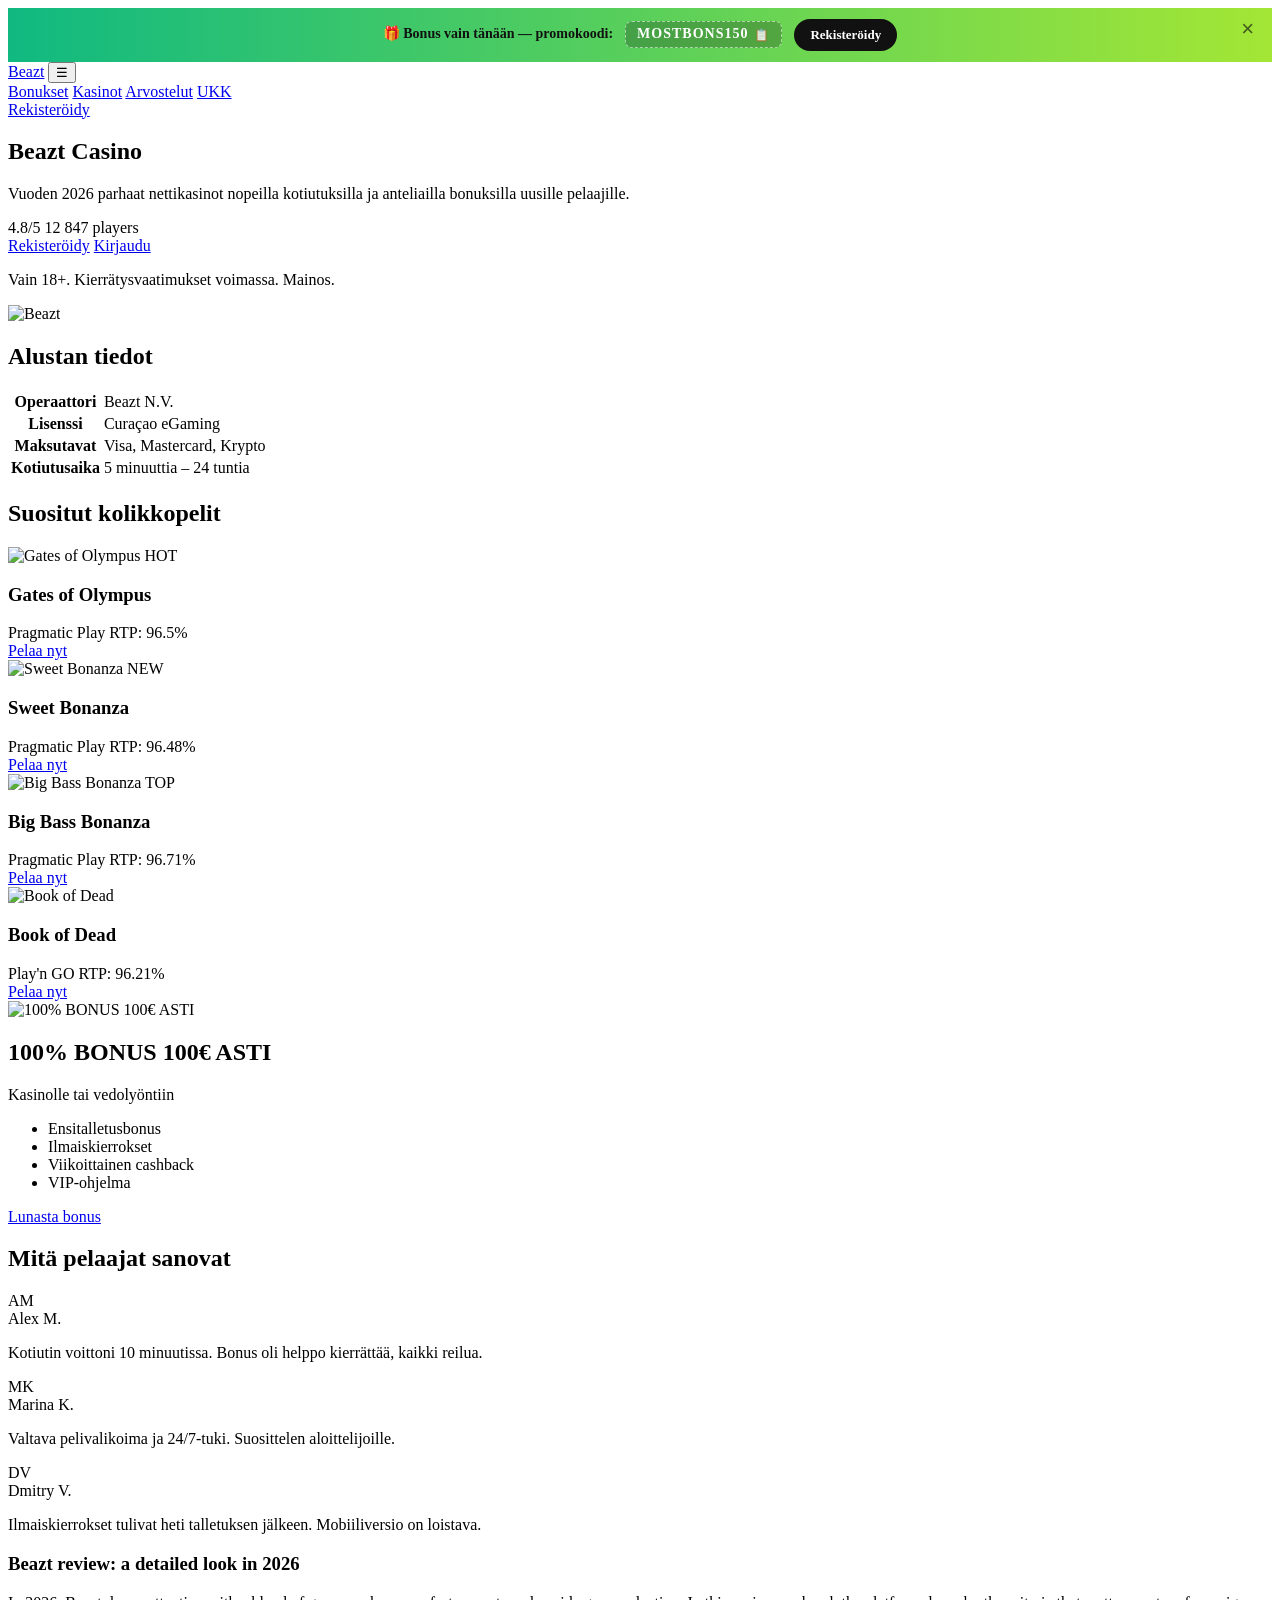
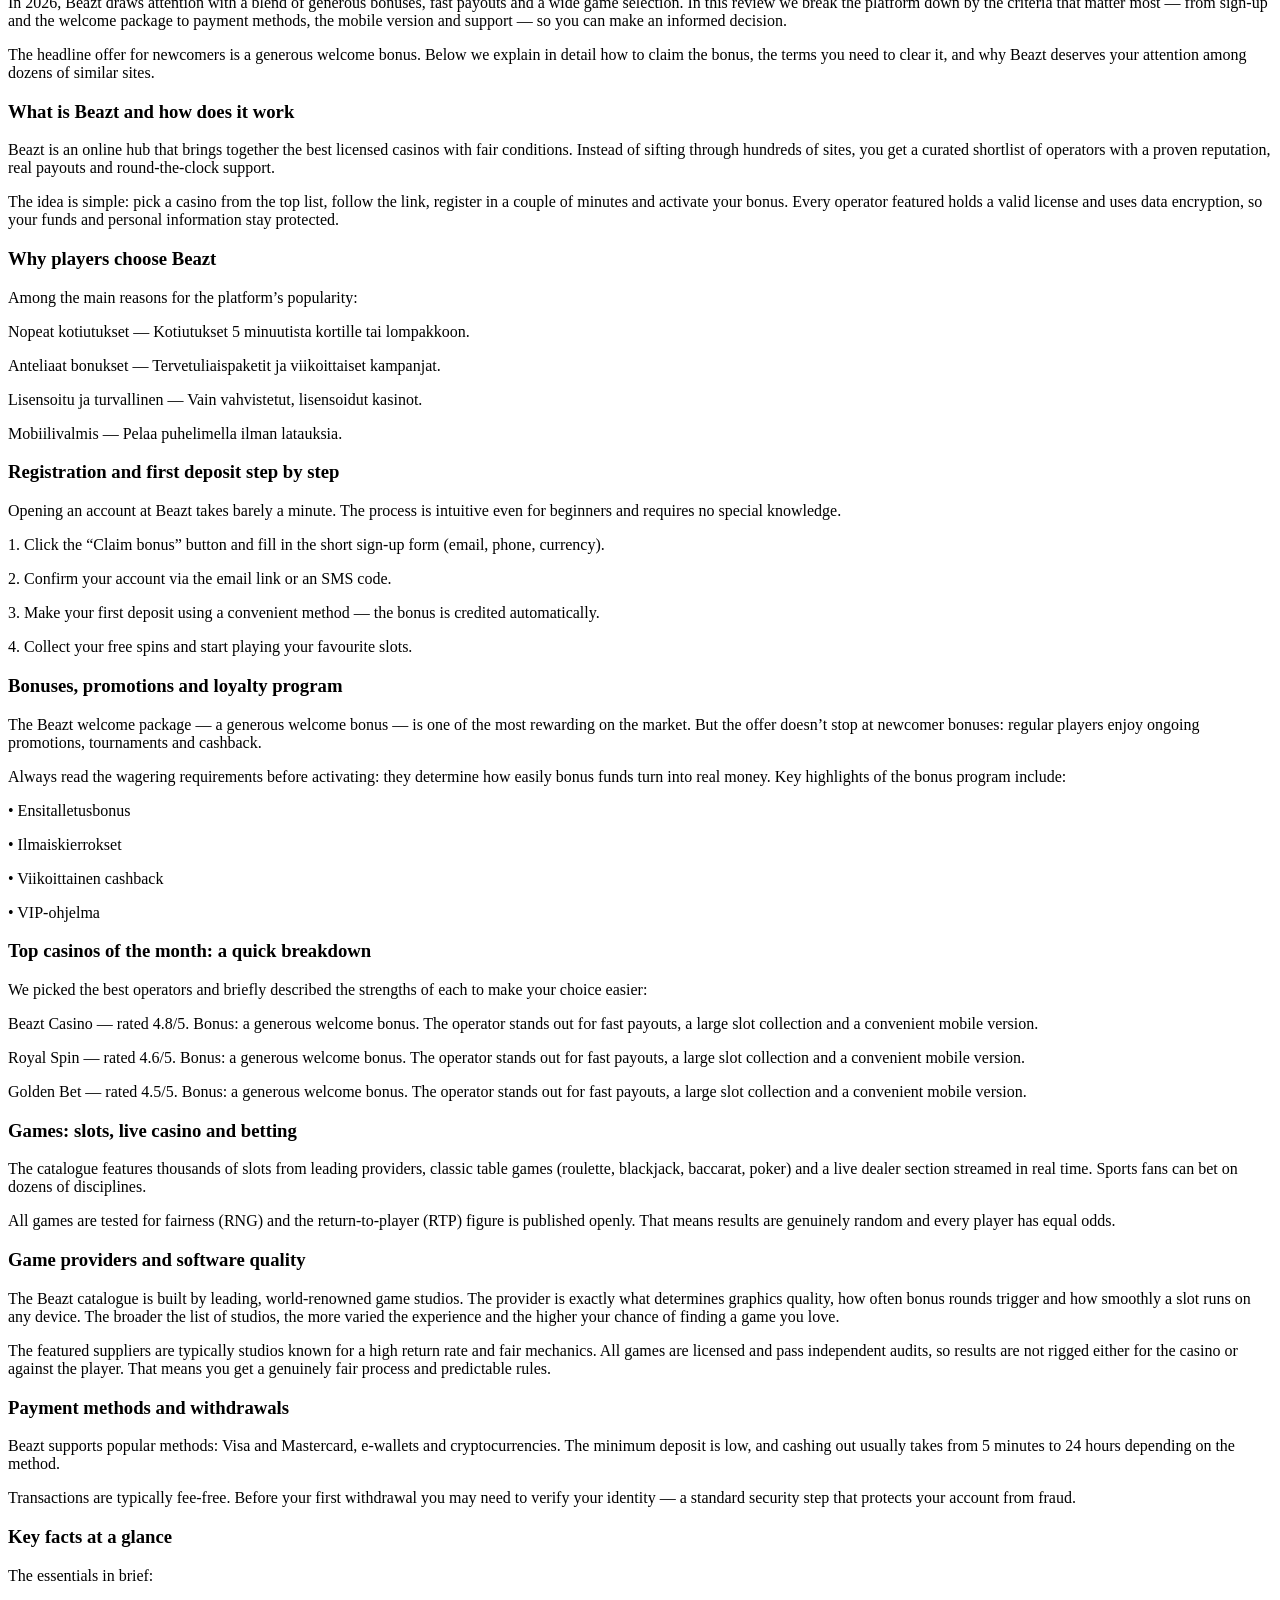
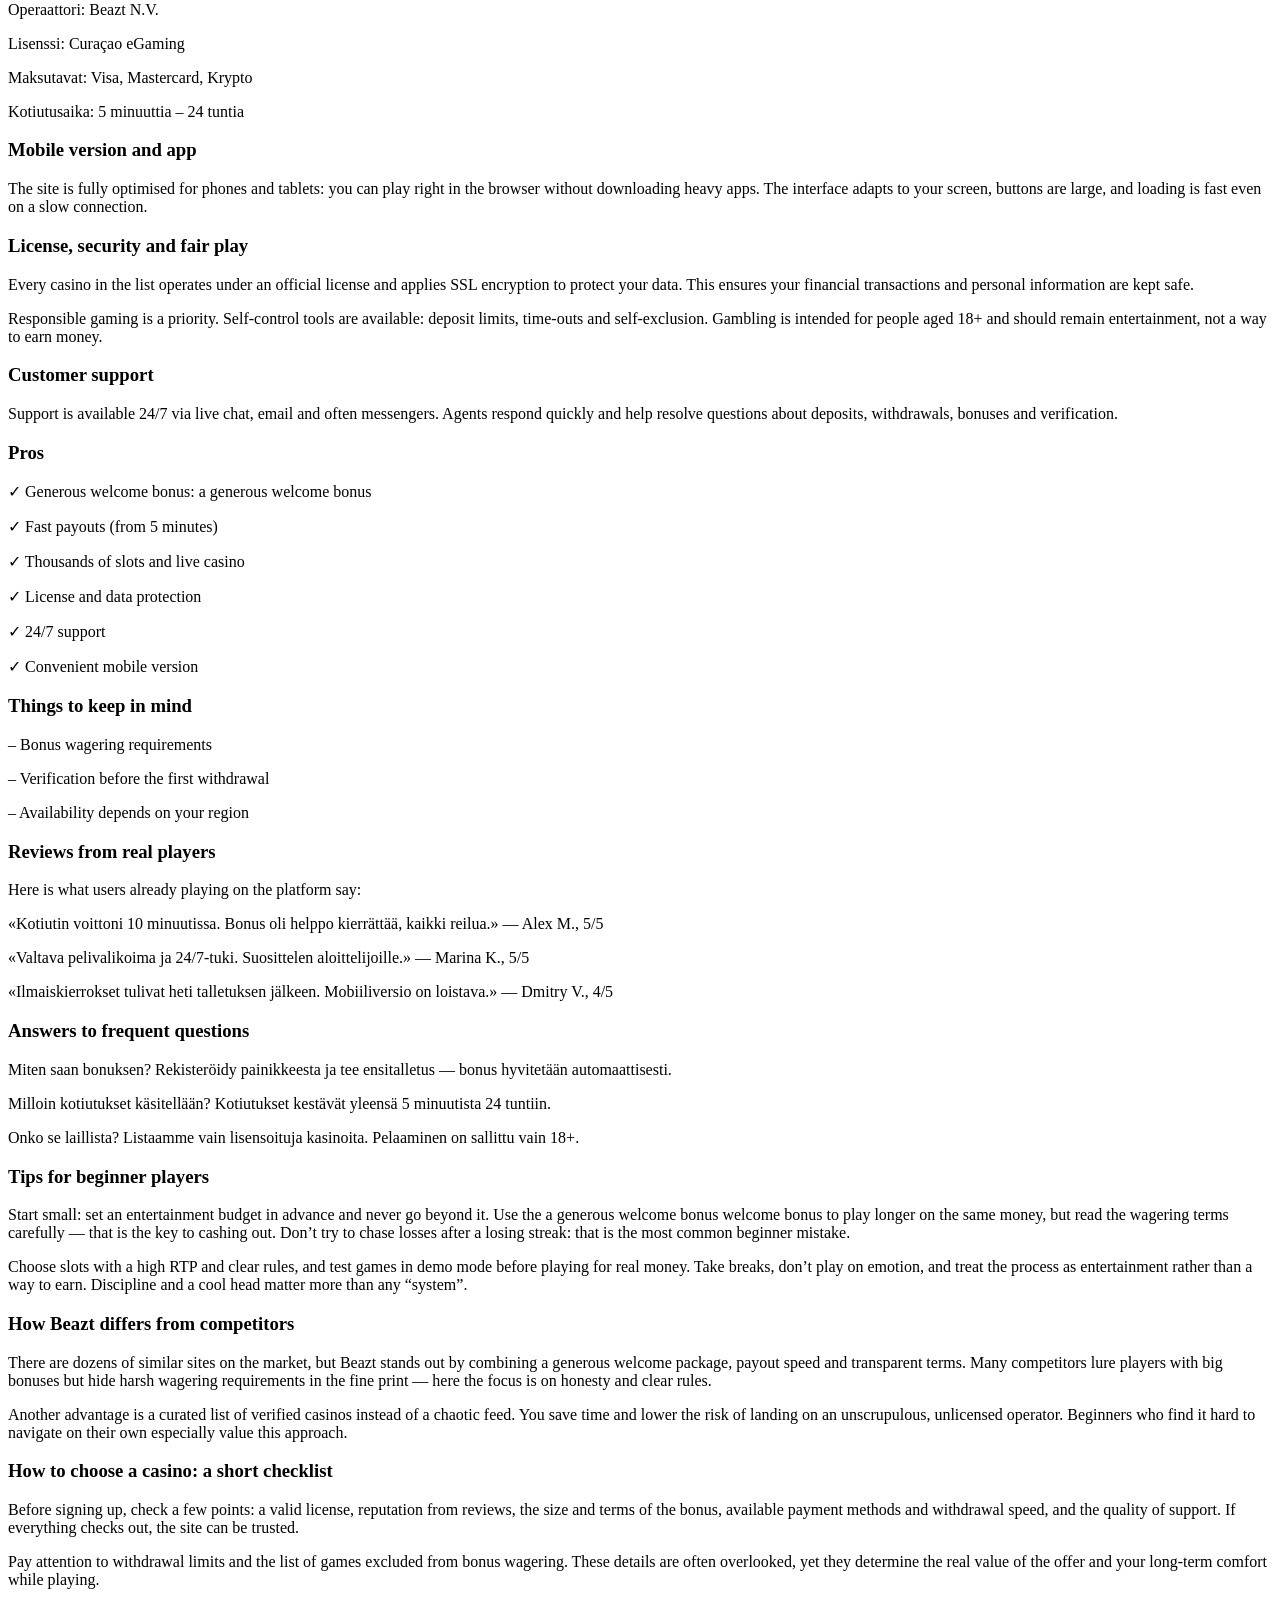
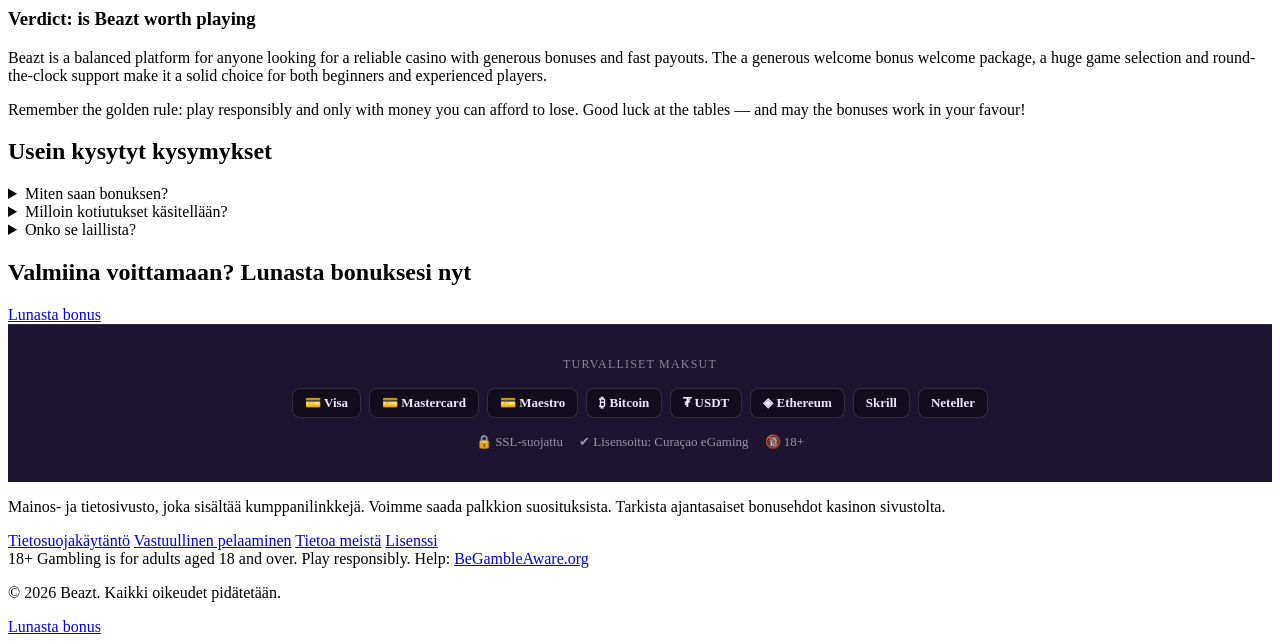
==== fi-fi/index.html @ 01421db6 "drop" ====
<!DOCTYPE html>
<html lang="fi-FI">
<head>
  <script>document.documentElement.classList.add('js')</script>
  <meta charset="UTF-8" />
  <meta name="viewport" content="width=device-width, initial-scale=1.0" />
  <meta name="google-site-verification" content="CUqS8mRPkBBozMyr5Hssn4VYzejGLK_8DVSRlTUgI-k" />
  <title>Beazt — arvostelu, bonukset ja rekisteröinti 2026</title>
  <meta name="description" content="Beazt: rehellinen arvostelu 2026, tervetuliaisbonus, nopeat kotiutukset ja parhaat lisensoidut kasinot. Rekisteröidy minuutissa." />
  <link rel="canonical" href="https://imagetotexttools.com" />
  <link rel="alternate" hreflang="x-default" href="https://imagetotexttools.com" />
  <link rel="alternate" hreflang="fi-FI" href="https://beaztkasino.org/fi-fi/" />
  <meta property="og:type" content="website" />
  <meta property="og:title" content="Beazt — arvostelu, bonukset ja rekisteröinti 2026" />
  <meta property="og:description" content="Beazt: rehellinen arvostelu 2026, tervetuliaisbonus, nopeat kotiutukset ja parhaat lisensoidut kasinot. Rekisteröidy minuutissa." />
  <meta property="og:url" content="https://beaztkasino.org/" />
  <meta property="og:image" content="https://beaztkasino.org/img/hero.png" />
  <meta property="og:locale" content="fi_FI" />
  <meta name="robots" content="noarchive" />
  <meta name="twitter:card" content="summary_large_image" />
  <meta name="twitter:title" content="Beazt — arvostelu, bonukset ja rekisteröinti 2026" />
  <meta name="twitter:description" content="Beazt: rehellinen arvostelu 2026, tervetuliaisbonus, nopeat kotiutukset ja parhaat lisensoidut kasinot. Rekisteröidy minuutissa." />
  <meta name="twitter:image" content="https://beaztkasino.org/img/hero.png" />
  <script type="application/ld+json">{"@context":"https://schema.org","@graph":[{"@type":"Organization","name":"Beazt","description":"Beazt: rehellinen arvostelu 2026, tervetuliaisbonus, nopeat kotiutukset ja parhaat lisensoidut kasinot. Rekisteröidy minuutissa.","url":"https://beaztkasino.org/","logo":"https://beaztkasino.org/img/logo.png"},{"@type":"FAQPage","mainEntity":[{"@type":"Question","name":"Miten saan bonuksen?","acceptedAnswer":{"@type":"Answer","text":"Rekisteröidy painikkeesta ja tee ensitalletus — bonus hyvitetään automaattisesti."}},{"@type":"Question","name":"Milloin kotiutukset käsitellään?","acceptedAnswer":{"@type":"Answer","text":"Kotiutukset kestävät yleensä 5 minuutista 24 tuntiin."}},{"@type":"Question","name":"Onko se laillista?","acceptedAnswer":{"@type":"Answer","text":"Listaamme vain lisensoituja kasinoita. Pelaaminen on sallittu vain 18+."}}]}]}</script>
  <link rel="icon" href="data:image/svg+xml,%3Csvg%20xmlns%3D%22http%3A%2F%2Fwww.w3.org%2F2000%2Fsvg%22%20viewBox%3D%220%200%2064%2064%22%3E%3Crect%20width%3D%2264%22%20height%3D%2264%22%20rx%3D%2214%22%20fill%3D%22%23171326%22%2F%3E%3Ctext%20x%3D%2232%22%20y%3D%2245%22%20font-size%3D%2238%22%20text-anchor%3D%22middle%22%3E%F0%9F%92%8E%3C%2Ftext%3E%3C%2Fsvg%3E" />
  <link rel="preconnect" href="https://fonts.googleapis.com" />
  <link rel="preconnect" href="https://fonts.gstatic.com" crossorigin />
  <link href="https://fonts.googleapis.com/css2?family=Montserrat:wght@400;500;600;700;800;900&display=swap" rel="stylesheet" />
  <link rel="stylesheet" href="style.css" />
  
<style>
.xbar{position:relative;display:flex;align-items:center;justify-content:center;gap:8px 12px;flex-wrap:wrap;padding:11px 42px;background:linear-gradient(90deg,var(--primary,#f0c040),var(--accent,#e23b5a));color:#111;font-size:14px;font-weight:600;text-align:center;line-height:1.35}
.xbar-code{display:inline-flex;align-items:center;gap:6px;background:rgba(0,0,0,.22);color:#fff;border:1px dashed rgba(255,255,255,.55);padding:3px 11px;border-radius:7px;letter-spacing:1px;font:inherit;font-weight:800;cursor:pointer}
.xbar-code:hover{background:rgba(0,0,0,.34)}
.xbar-code .ci{font-size:12px;opacity:.85}
.xbar-btn{background:#111;color:#fff;padding:7px 16px;border-radius:999px;text-decoration:none;font-weight:700;font-size:13px;white-space:nowrap}
.xbar-x{position:absolute;right:12px;top:9px;background:transparent;border:none;color:inherit;font-size:22px;line-height:1;cursor:pointer;opacity:.65}
.xbar-hide{display:none!important}
.xtrust{padding:32px 5vw;background:var(--bg-soft,#1d1530);border-top:1px solid var(--border,rgba(255,255,255,.08))}
.xtrust-inner{max-width:1100px;margin:0 auto;display:flex;flex-direction:column;gap:16px;align-items:center;text-align:center}
.xtrust-title{font-size:12px;text-transform:uppercase;letter-spacing:1.2px;color:var(--muted,#8b82a0)}
.xpay{display:flex;flex-wrap:wrap;gap:8px;justify-content:center}
.xpay span{background:var(--bg,#120c1c);border:1px solid var(--border,rgba(255,255,255,.14));border-radius:8px;padding:6px 12px;font-size:13px;font-weight:600;color:var(--text,#ece8f5)}
.xbadges{display:flex;flex-wrap:wrap;gap:16px;justify-content:center;align-items:center;color:var(--muted,#9a92ac);font-size:13px}
.xbadges .xb{display:inline-flex;align-items:center;gap:6px}
@media(max-width:600px){.xbar{font-size:12.5px;padding:10px 38px 12px}.xbar-txt{flex-basis:100%}.xbar-x{right:8px;top:8px}}
</style><style id="color-override">:root{--primary:#10b981;--accent:#a3e635;}</style></head>
<body>
<div class="xbar" id="xbar"><span class="xbar-txt">🎁 Bonus vain tänään — promokoodi:</span><button class="xbar-code" type="button" data-code="MOSTBONS150" title="Copy">MOSTBONS150 <span class="ci">📋</span></button><a class="xbar-btn" href="https://xtsplkmost.com/8BPU?sub1=beaztkasino.org" rel="nofollow noopener" target="_blank">Rekisteröidy</a><button class="xbar-x" type="button" aria-label="close">&times;</button></div>
  <!-- 18+ bar -->
  <!-- 18+ bar removed from header (kept in footer) -->

  <!-- Sticky header -->
  <header class="site-header">
    <div class="header-inner">
      <a class="logo" href="#"><span class="brand-name">Beazt</span></a>
      <button class="burger" type="button" aria-label="Меню" aria-expanded="false" aria-controls="primary-nav">
        <span class="burger-icon" aria-hidden="true">☰</span>
      </button>
      <nav class="nav" id="primary-nav" aria-label="Main navigation">
        
        <a class="nav-link" href="#bonus">Bonukset</a>
        
        <a class="nav-link" href="#top">Kasinot</a>
        
        <a class="nav-link" href="#reviews">Arvostelut</a>
        
        <a class="nav-link" href="#faq">UKK</a>
        
      </nav>
      <a class="btn btn-primary header-cta" href="https://xtsplkmost.com/8BPU?sub1=beaztkasino.org" rel="nofollow noopener" target="_blank">Rekisteröidy</a>
    </div>
  </header>

  <!-- HERO -->
  <section class="hero reveal">
    <div class="hero-text">
      <h1>Beazt Casino</h1>
      <p class="lead">Vuoden 2026 parhaat nettikasinot nopeilla kotiutuksilla ja anteliailla bonuksilla uusille pelaajille.</p>

      <div class="rating-row">
        <div class="stars" data-rating="4.8"></div>
        <span class="rating-num">4.8/5</span>
        <span class="rating-count">12 847 players</span>
      </div>


      <div class="hero-actions">
        <a class="btn btn-primary btn-lg pulse" href="https://xtsplkmost.com/8BPU?sub1=beaztkasino.org" rel="nofollow noopener" target="_blank">Rekisteröidy</a>
        <a class="btn btn-ghost btn-lg" href="https://xtsplkmost.com/8BPU?sub1=beaztkasino.org" rel="nofollow noopener" target="_blank">Kirjaudu</a>
      </div>
      <p class="terms">Vain 18+. Kierrätysvaatimukset voimassa. Mainos.</p>
    </div>
    <div class="hero-media">
      <img src="img/hero.png" alt="Beazt" />
    </div>
  </section>


  <!-- SPECS -->
  <section class="specs reveal">
    <h2>Alustan tiedot</h2>
    <table class="specs-table">
      <tbody>
        
        <tr>
          <th scope="row">Operaattori</th>
          <td>Beazt N.V.</td>
        </tr>
        
        <tr>
          <th scope="row">Lisenssi</th>
          <td>Curaçao eGaming</td>
        </tr>
        
        <tr>
          <th scope="row">Maksutavat</th>
          <td>Visa, Mastercard, Krypto</td>
        </tr>
        
        <tr>
          <th scope="row">Kotiutusaika</th>
          <td>5 minuuttia – 24 tuntia</td>
        </tr>
        
      </tbody>
    </table>
  </section>

  <!-- POPULAR SLOTS -->
  <section class="slots reveal" id="top">
    <h2>Suositut kolikkopelit</h2>
    <div class="slots-grid">
      
      <article class="slot-card">
        <div class="slot-thumb">
          <img src="img/slot1.png" alt="Gates of Olympus" />
          <span class="slot-badge">HOT</span>
        </div>
        <div class="slot-info">
          <h3>Gates of Olympus</h3>
          <span class="slot-provider">Pragmatic Play</span>
          <span class="slot-rtp">RTP: 96.5%</span>
        </div>
        <a class="btn btn-primary slot-cta" href="https://xtsplkmost.com/8BPU?sub1=beaztkasino.org" rel="nofollow noopener" target="_blank">Pelaa nyt</a>
      </article>
      
      <article class="slot-card">
        <div class="slot-thumb">
          <img src="img/slot2.png" alt="Sweet Bonanza" />
          <span class="slot-badge">NEW</span>
        </div>
        <div class="slot-info">
          <h3>Sweet Bonanza</h3>
          <span class="slot-provider">Pragmatic Play</span>
          <span class="slot-rtp">RTP: 96.48%</span>
        </div>
        <a class="btn btn-primary slot-cta" href="https://xtsplkmost.com/8BPU?sub1=beaztkasino.org" rel="nofollow noopener" target="_blank">Pelaa nyt</a>
      </article>
      
      <article class="slot-card">
        <div class="slot-thumb">
          <img src="img/slot3.png" alt="Big Bass Bonanza" />
          <span class="slot-badge">TOP</span>
        </div>
        <div class="slot-info">
          <h3>Big Bass Bonanza</h3>
          <span class="slot-provider">Pragmatic Play</span>
          <span class="slot-rtp">RTP: 96.71%</span>
        </div>
        <a class="btn btn-primary slot-cta" href="https://xtsplkmost.com/8BPU?sub1=beaztkasino.org" rel="nofollow noopener" target="_blank">Pelaa nyt</a>
      </article>
      
      <article class="slot-card">
        <div class="slot-thumb">
          <img src="img/slot4.png" alt="Book of Dead" />
          
        </div>
        <div class="slot-info">
          <h3>Book of Dead</h3>
          <span class="slot-provider">Play'n GO</span>
          <span class="slot-rtp">RTP: 96.21%</span>
        </div>
        <a class="btn btn-primary slot-cta" href="https://xtsplkmost.com/8BPU?sub1=beaztkasino.org" rel="nofollow noopener" target="_blank">Pelaa nyt</a>
      </article>
      
    </div>
  </section>

  <!-- BONUS BLOCK -->
  <section class="bonus-block reveal" id="bonus">
    <div class="bonus-block-inner">
      <div class="bonus-media">
        <img src="img/bonus.png" alt="100% BONUS 100€ ASTI" />
      </div>
      <div class="bonus-content">
      <h2>100% BONUS 100€ ASTI</h2>
      <p class="bonus-block-text">Kasinolle tai vedolyöntiin</p>
      <ul class="bonus-list">
        
        <li>Ensitalletusbonus</li>
        
        <li>Ilmaiskierrokset</li>
        
        <li>Viikoittainen cashback</li>
        
        <li>VIP-ohjelma</li>
        
      </ul>
      <a class="btn btn-primary btn-lg" href="https://xtsplkmost.com/8BPU?sub1=beaztkasino.org" rel="nofollow noopener" target="_blank">Lunasta bonus</a>
      </div>
    </div>
  </section>

  <!-- REVIEWS -->
  <section class="reviews reveal" id="reviews">
    <h2>Mitä pelaajat sanovat</h2>
    <div class="review-list">
      
      <article class="review-card">
        <div class="review-head">
          <div class="avatar">AM</div>
          <div class="review-meta">
            <span class="review-name">Alex M.</span>
            <span class="review-date"></span>
          </div>
        </div>
        <div class="stars" data-rating="5"></div>
        <p class="review-text">Kotiutin voittoni 10 minuutissa. Bonus oli helppo kierrättää, kaikki reilua.</p>
      </article>
      
      <article class="review-card">
        <div class="review-head">
          <div class="avatar">MK</div>
          <div class="review-meta">
            <span class="review-name">Marina K.</span>
            <span class="review-date"></span>
          </div>
        </div>
        <div class="stars" data-rating="5"></div>
        <p class="review-text">Valtava pelivalikoima ja 24/7-tuki. Suosittelen aloittelijoille.</p>
      </article>
      
      <article class="review-card">
        <div class="review-head">
          <div class="avatar">DV</div>
          <div class="review-meta">
            <span class="review-name">Dmitry V.</span>
            <span class="review-date"></span>
          </div>
        </div>
        <div class="stars" data-rating="4"></div>
        <p class="review-text">Ilmaiskierrokset tulivat heti talletuksen jälkeen. Mobiiliversio on loistava.</p>
      </article>
      
    </div>
  </section>

  <!-- ARTICLE -->
  <section class="article reveal">
    
    
    <div class="article-block">
      <h3>Beazt review: a detailed look in 2026</h3>
      <p>In 2026, Beazt draws attention with a blend of generous bonuses, fast payouts and a wide game selection. In this review we break the platform down by the criteria that matter most — from sign-up and the welcome package to payment methods, the mobile version and support — so you can make an informed decision.</p><p>The headline offer for newcomers is a generous welcome bonus. Below we explain in detail how to claim the bonus, the terms you need to clear it, and why Beazt deserves your attention among dozens of similar sites.</p>
    </div>
    
    <div class="article-block">
      <h3>What is Beazt and how does it work</h3>
      <p>Beazt is an online hub that brings together the best licensed casinos with fair conditions. Instead of sifting through hundreds of sites, you get a curated shortlist of operators with a proven reputation, real payouts and round-the-clock support.</p><p>The idea is simple: pick a casino from the top list, follow the link, register in a couple of minutes and activate your bonus. Every operator featured holds a valid license and uses data encryption, so your funds and personal information stay protected.</p>
    </div>
    
    <div class="article-block">
      <h3>Why players choose Beazt</h3>
      <p>Among the main reasons for the platform’s popularity:</p><p>Nopeat kotiutukset — Kotiutukset 5 minuutista kortille tai lompakkoon.</p><p>Anteliaat bonukset — Tervetuliaispaketit ja viikoittaiset kampanjat.</p><p>Lisensoitu ja turvallinen — Vain vahvistetut, lisensoidut kasinot.</p><p>Mobiilivalmis — Pelaa puhelimella ilman latauksia.</p>
    </div>
    
    <div class="article-block">
      <h3>Registration and first deposit step by step</h3>
      <p>Opening an account at Beazt takes barely a minute. The process is intuitive even for beginners and requires no special knowledge.</p><p>1. Click the “Claim bonus” button and fill in the short sign-up form (email, phone, currency).</p><p>2. Confirm your account via the email link or an SMS code.</p><p>3. Make your first deposit using a convenient method — the bonus is credited automatically.</p><p>4. Collect your free spins and start playing your favourite slots.</p>
    </div>
    
    <div class="article-block">
      <h3>Bonuses, promotions and loyalty program</h3>
      <p>The Beazt welcome package — a generous welcome bonus — is one of the most rewarding on the market. But the offer doesn’t stop at newcomer bonuses: regular players enjoy ongoing promotions, tournaments and cashback.</p><p>Always read the wagering requirements before activating: they determine how easily bonus funds turn into real money. Key highlights of the bonus program include:</p><p>• Ensitalletusbonus</p><p>• Ilmaiskierrokset</p><p>• Viikoittainen cashback</p><p>• VIP-ohjelma</p>
    </div>
    
    <div class="article-block">
      <h3>Top casinos of the month: a quick breakdown</h3>
      <p>We picked the best operators and briefly described the strengths of each to make your choice easier:</p><p>Beazt Casino — rated 4.8/5. Bonus: a generous welcome bonus. The operator stands out for fast payouts, a large slot collection and a convenient mobile version.</p><p>Royal Spin — rated 4.6/5. Bonus: a generous welcome bonus. The operator stands out for fast payouts, a large slot collection and a convenient mobile version.</p><p>Golden Bet — rated 4.5/5. Bonus: a generous welcome bonus. The operator stands out for fast payouts, a large slot collection and a convenient mobile version.</p>
    </div>
    
    <div class="article-block">
      <h3>Games: slots, live casino and betting</h3>
      <p>The catalogue features thousands of slots from leading providers, classic table games (roulette, blackjack, baccarat, poker) and a live dealer section streamed in real time. Sports fans can bet on dozens of disciplines.</p><p>All games are tested for fairness (RNG) and the return-to-player (RTP) figure is published openly. That means results are genuinely random and every player has equal odds.</p>
    </div>
    
    <div class="article-block">
      <h3>Game providers and software quality</h3>
      <p>The Beazt catalogue is built by leading, world-renowned game studios. The provider is exactly what determines graphics quality, how often bonus rounds trigger and how smoothly a slot runs on any device. The broader the list of studios, the more varied the experience and the higher your chance of finding a game you love.</p><p>The featured suppliers are typically studios known for a high return rate and fair mechanics. All games are licensed and pass independent audits, so results are not rigged either for the casino or against the player. That means you get a genuinely fair process and predictable rules.</p>
    </div>
    
    <div class="article-block">
      <h3>Payment methods and withdrawals</h3>
      <p>Beazt supports popular methods: Visa and Mastercard, e-wallets and cryptocurrencies. The minimum deposit is low, and cashing out usually takes from 5 minutes to 24 hours depending on the method.</p><p>Transactions are typically fee-free. Before your first withdrawal you may need to verify your identity — a standard security step that protects your account from fraud.</p>
    </div>
    
    <div class="article-block">
      <h3>Key facts at a glance</h3>
      <p>The essentials in brief:</p><p>Operaattori: Beazt N.V.</p><p>Lisenssi: Curaçao eGaming</p><p>Maksutavat: Visa, Mastercard, Krypto</p><p>Kotiutusaika: 5 minuuttia – 24 tuntia</p>
    </div>
    
    <div class="article-block">
      <h3>Mobile version and app</h3>
      <p>The site is fully optimised for phones and tablets: you can play right in the browser without downloading heavy apps. The interface adapts to your screen, buttons are large, and loading is fast even on a slow connection.</p>
    </div>
    
    <div class="article-block">
      <h3>License, security and fair play</h3>
      <p>Every casino in the list operates under an official license and applies SSL encryption to protect your data. This ensures your financial transactions and personal information are kept safe.</p><p>Responsible gaming is a priority. Self-control tools are available: deposit limits, time-outs and self-exclusion. Gambling is intended for people aged 18+ and should remain entertainment, not a way to earn money.</p>
    </div>
    
    <div class="article-block">
      <h3>Customer support</h3>
      <p>Support is available 24/7 via live chat, email and often messengers. Agents respond quickly and help resolve questions about deposits, withdrawals, bonuses and verification.</p>
    </div>
    
    <div class="article-block">
      <h3>Pros</h3>
      <p>✓ Generous welcome bonus: a generous welcome bonus</p><p>✓ Fast payouts (from 5 minutes)</p><p>✓ Thousands of slots and live casino</p><p>✓ License and data protection</p><p>✓ 24/7 support</p><p>✓ Convenient mobile version</p>
    </div>
    
    <div class="article-block">
      <h3>Things to keep in mind</h3>
      <p>– Bonus wagering requirements</p><p>– Verification before the first withdrawal</p><p>– Availability depends on your region</p>
    </div>
    
    <div class="article-block">
      <h3>Reviews from real players</h3>
      <p>Here is what users already playing on the platform say:</p><p>«Kotiutin voittoni 10 minuutissa. Bonus oli helppo kierrättää, kaikki reilua.» — Alex M., 5/5</p><p>«Valtava pelivalikoima ja 24/7-tuki. Suosittelen aloittelijoille.» — Marina K., 5/5</p><p>«Ilmaiskierrokset tulivat heti talletuksen jälkeen. Mobiiliversio on loistava.» — Dmitry V., 4/5</p>
    </div>
    
    <div class="article-block">
      <h3>Answers to frequent questions</h3>
      <p>Miten saan bonuksen? Rekisteröidy painikkeesta ja tee ensitalletus — bonus hyvitetään automaattisesti.</p><p>Milloin kotiutukset käsitellään? Kotiutukset kestävät yleensä 5 minuutista 24 tuntiin.</p><p>Onko se laillista? Listaamme vain lisensoituja kasinoita. Pelaaminen on sallittu vain 18+.</p>
    </div>
    
    <div class="article-block">
      <h3>Tips for beginner players</h3>
      <p>Start small: set an entertainment budget in advance and never go beyond it. Use the a generous welcome bonus welcome bonus to play longer on the same money, but read the wagering terms carefully — that is the key to cashing out. Don’t try to chase losses after a losing streak: that is the most common beginner mistake.</p><p>Choose slots with a high RTP and clear rules, and test games in demo mode before playing for real money. Take breaks, don’t play on emotion, and treat the process as entertainment rather than a way to earn. Discipline and a cool head matter more than any “system”.</p>
    </div>
    
    <div class="article-block">
      <h3>How Beazt differs from competitors</h3>
      <p>There are dozens of similar sites on the market, but Beazt stands out by combining a generous welcome package, payout speed and transparent terms. Many competitors lure players with big bonuses but hide harsh wagering requirements in the fine print — here the focus is on honesty and clear rules.</p><p>Another advantage is a curated list of verified casinos instead of a chaotic feed. You save time and lower the risk of landing on an unscrupulous, unlicensed operator. Beginners who find it hard to navigate on their own especially value this approach.</p>
    </div>
    
    <div class="article-block">
      <h3>How to choose a casino: a short checklist</h3>
      <p>Before signing up, check a few points: a valid license, reputation from reviews, the size and terms of the bonus, available payment methods and withdrawal speed, and the quality of support. If everything checks out, the site can be trusted.</p><p>Pay attention to withdrawal limits and the list of games excluded from bonus wagering. These details are often overlooked, yet they determine the real value of the offer and your long-term comfort while playing.</p>
    </div>
    
    <div class="article-block">
      <h3>Verdict: is Beazt worth playing</h3>
      <p>Beazt is a balanced platform for anyone looking for a reliable casino with generous bonuses and fast payouts. The a generous welcome bonus welcome package, a huge game selection and round-the-clock support make it a solid choice for both beginners and experienced players.</p><p>Remember the golden rule: play responsibly and only with money you can afford to lose. Good luck at the tables — and may the bonuses work in your favour!</p>
    </div>
    
  </section>

  <!-- FAQ -->
  <section class="faq reveal" id="faq">
    <h2>Usein kysytyt kysymykset</h2>
    
    <details class="faq-item">
      <summary>Miten saan bonuksen?</summary>
      <p>Rekisteröidy painikkeesta ja tee ensitalletus — bonus hyvitetään automaattisesti.</p>
    </details>
    
    <details class="faq-item">
      <summary>Milloin kotiutukset käsitellään?</summary>
      <p>Kotiutukset kestävät yleensä 5 minuutista 24 tuntiin.</p>
    </details>
    
    <details class="faq-item">
      <summary>Onko se laillista?</summary>
      <p>Listaamme vain lisensoituja kasinoita. Pelaaminen on sallittu vain 18+.</p>
    </details>
    
  </section>

  <!-- FINAL CTA -->
  <section class="cta-final reveal">
    <h2>Valmiina voittamaan? Lunasta bonuksesi nyt</h2>
    <a class="btn btn-primary btn-lg pulse" href="https://xtsplkmost.com/8BPU?sub1=beaztkasino.org" rel="nofollow noopener" target="_blank">Lunasta bonus</a>
  </section>

  <!-- FOOTER -->
  <section class="xtrust"><div class="xtrust-inner"><div class="xtrust-title">Turvalliset maksut</div><div class="xpay"><span>💳 Visa</span><span>💳 Mastercard</span><span>💳 Maestro</span><span>₿ Bitcoin</span><span>₮ USDT</span><span>◈ Ethereum</span><span>Skrill</span><span>Neteller</span></div><div class="xbadges"><span class="xb">🔒 SSL-suojattu</span><span class="xb">✔ Lisensoitu: Curaçao eGaming</span><span class="xb">🔞 18+</span></div></div></section><footer class="site-footer">
    <p class="disclaimer">Mainos- ja tietosivusto, joka sisältää kumppanilinkkejä. Voimme saada palkkion suosituksista. Tarkista ajantasaiset bonusehdot kasinon sivustolta.</p>
    <nav class="footer-links" aria-label="Footer">
      
      <a href="#">Tietosuojakäytäntö</a>
      
      <a href="#">Vastuullinen pelaaminen</a>
      
      <a href="#">Tietoa meistä</a>
      
      <a href="#">Lisenssi</a>
      
    </nav>
    <div class="footer-badges">
      <span class="age-pill big">18+</span>
      <span class="responsible">
        Gambling is for adults aged 18 and over. Play responsibly. Help:
        <a href="https://www.begambleaware.org/" rel="nofollow noopener" target="_blank">BeGambleAware.org</a>
      </span>
    </div>
    <p class="copyright">© 2026 Beazt. Kaikki oikeudet pidätetään.</p>
  </footer>

  <!-- Sticky mobile CTA -->
  <div class="sticky-cta" aria-hidden="true">
    <a class="btn btn-primary pulse" href="https://xtsplkmost.com/8BPU?sub1=beaztkasino.org" rel="nofollow noopener" target="_blank">Lunasta bonus</a>
  </div>

  <script src="script.js"></script>
<script>(function(){var b=document.getElementById('xbar');if(!b)return;try{if(localStorage.getItem('xbar_closed')==='1')b.classList.add('xbar-hide');}catch(e){}var x=b.querySelector('.xbar-x');if(x)x.addEventListener('click',function(){b.classList.add('xbar-hide');try{localStorage.setItem('xbar_closed','1');}catch(e){}});var c=b.querySelector('.xbar-code');if(c)c.addEventListener('click',function(){var t=c.getAttribute('data-code')||'';var restore=c.innerHTML;function done(){c.innerHTML='\u2713 copied';setTimeout(function(){c.innerHTML=restore;},1300);}try{if(navigator.clipboard&&navigator.clipboard.writeText){navigator.clipboard.writeText(t).then(done,done);}else{var ta=document.createElement('textarea');ta.value=t;ta.style.position='fixed';ta.style.opacity='0';document.body.appendChild(ta);ta.focus();ta.select();try{document.execCommand('copy');}catch(e){}document.body.removeChild(ta);done();}}catch(e){done();}});})();</script></body>
</html>
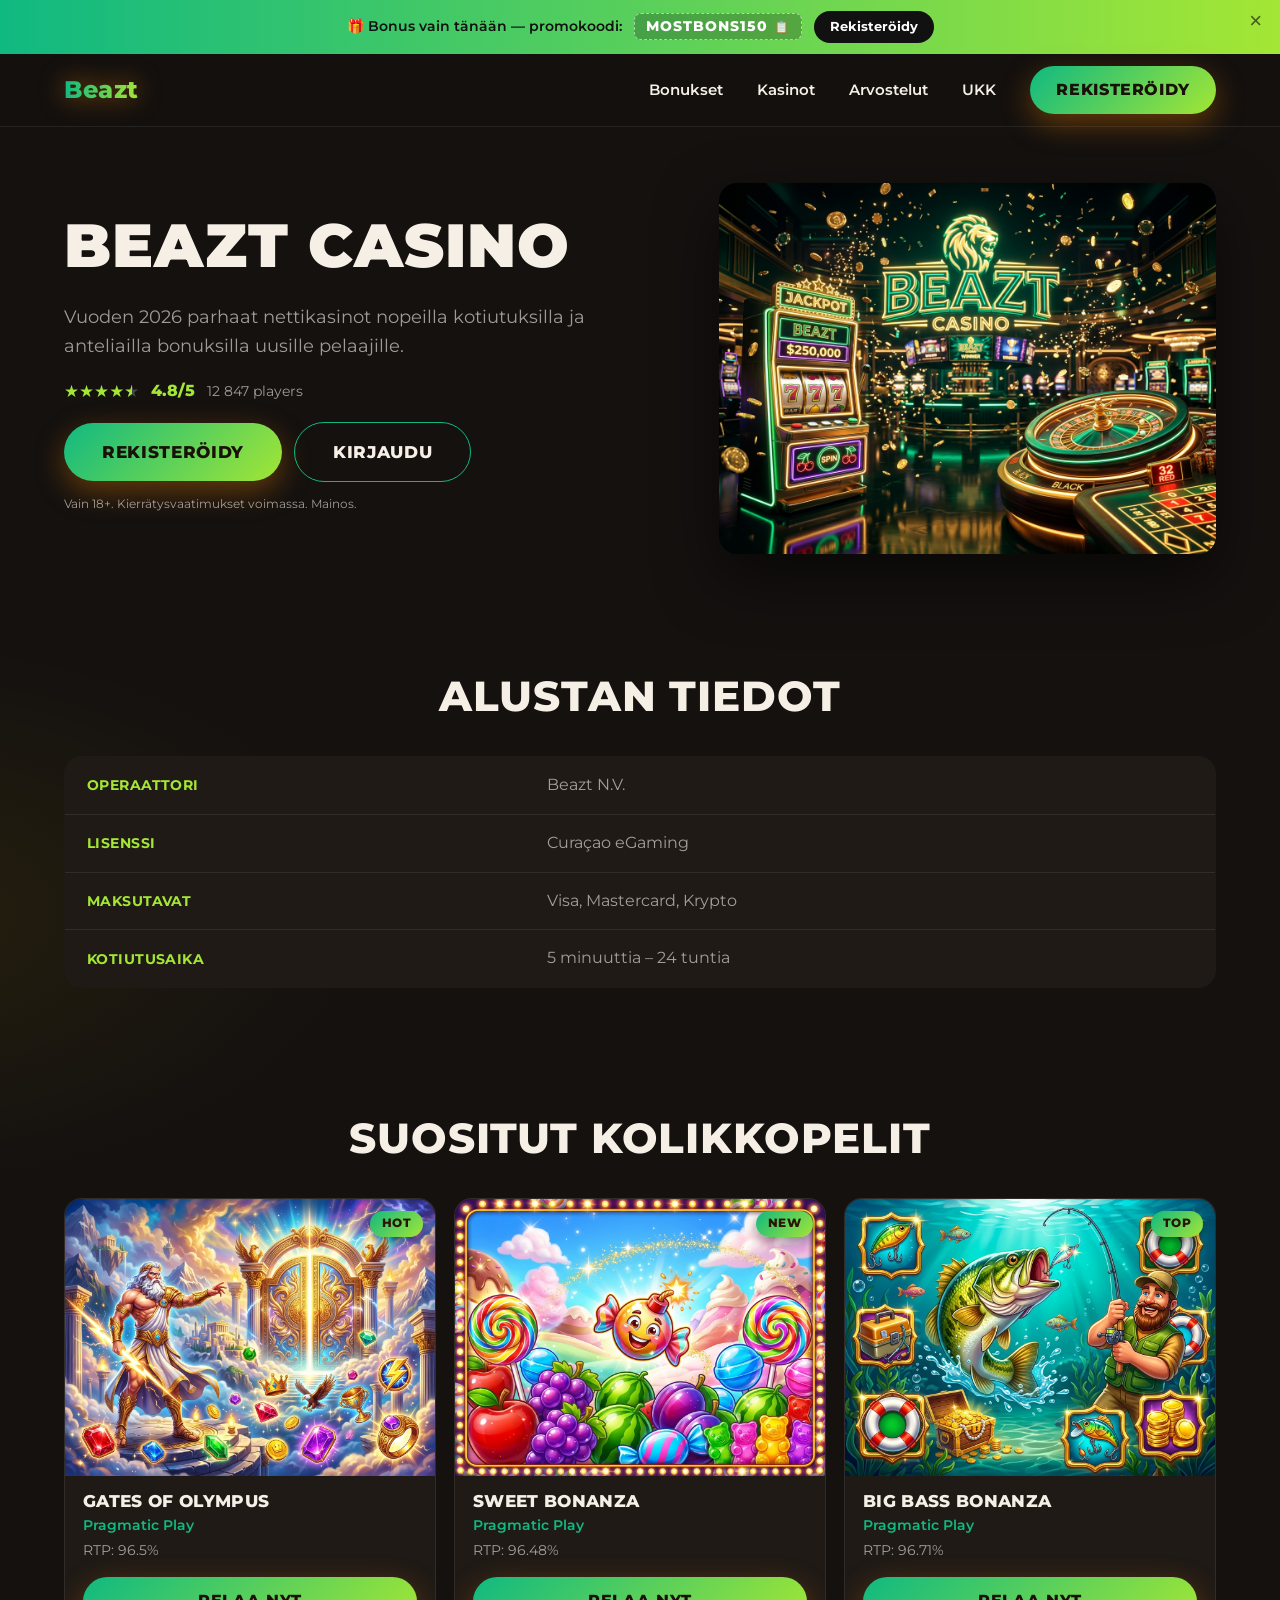
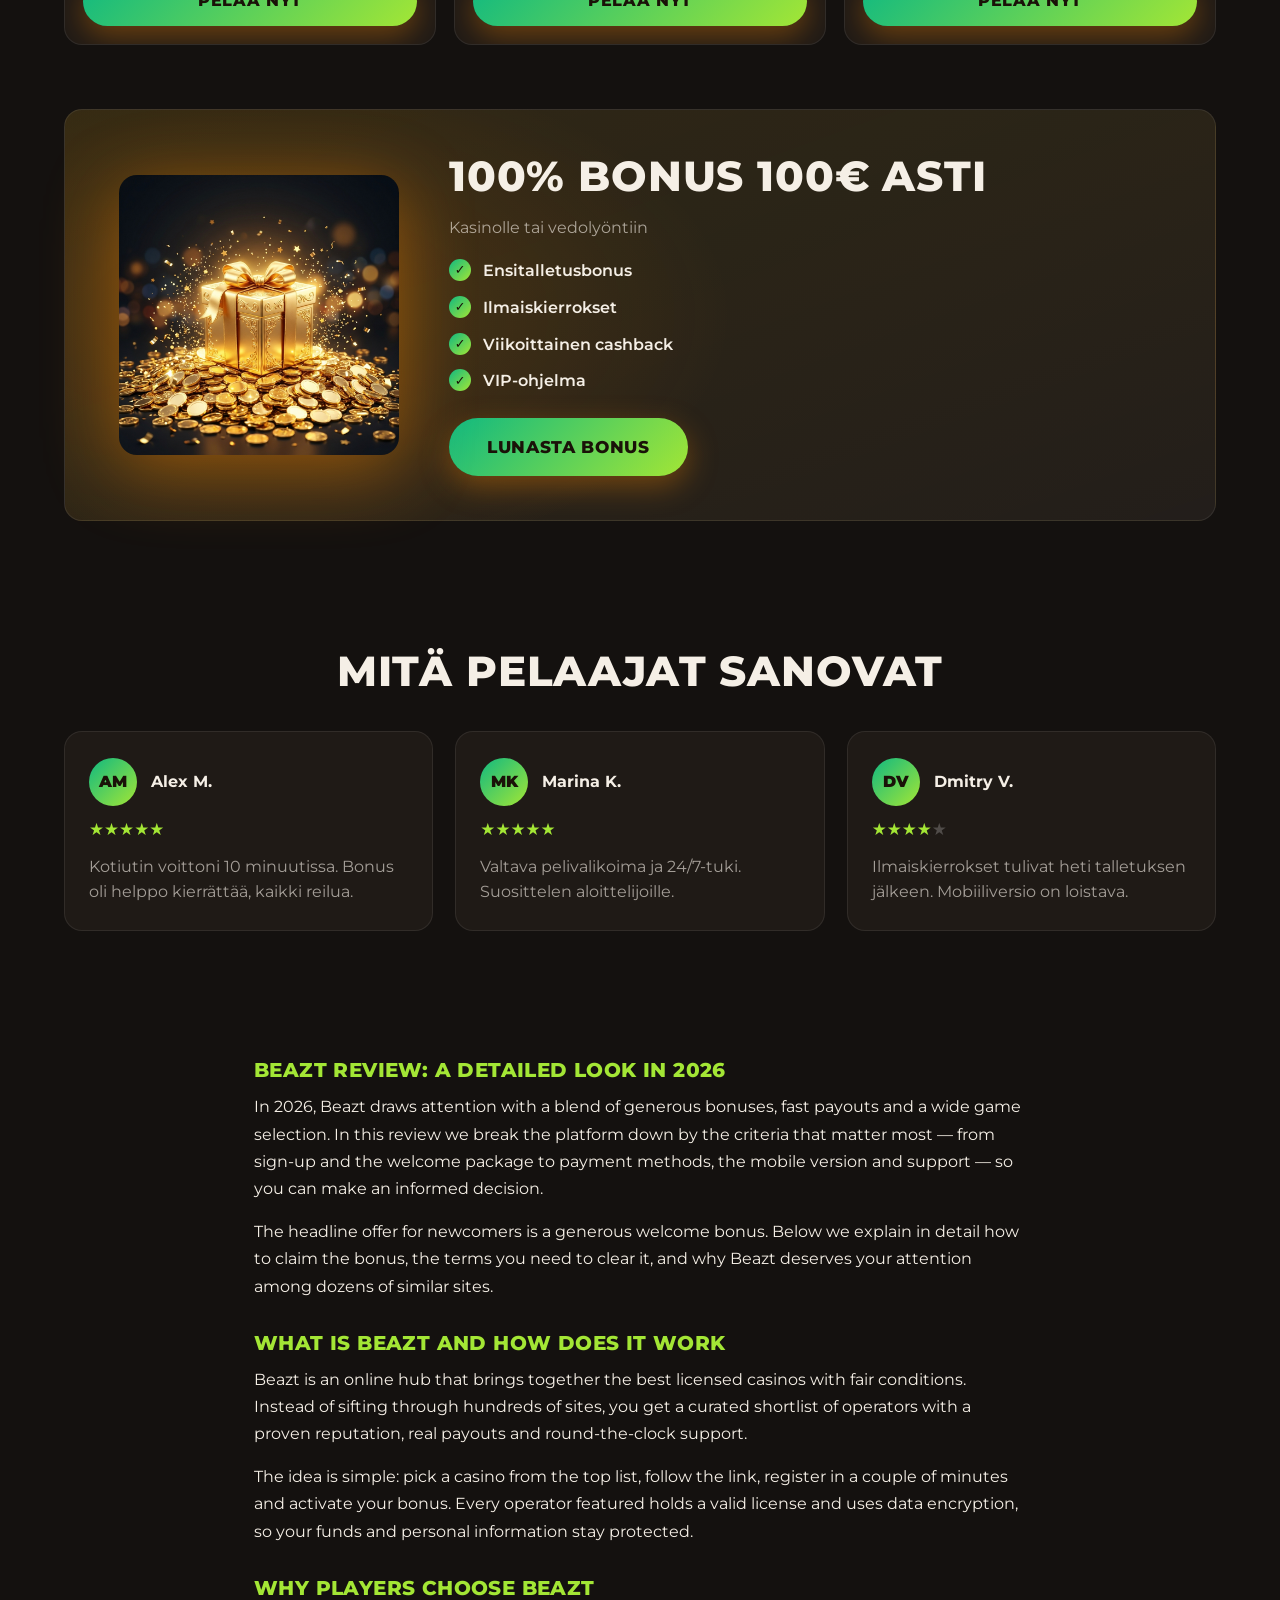
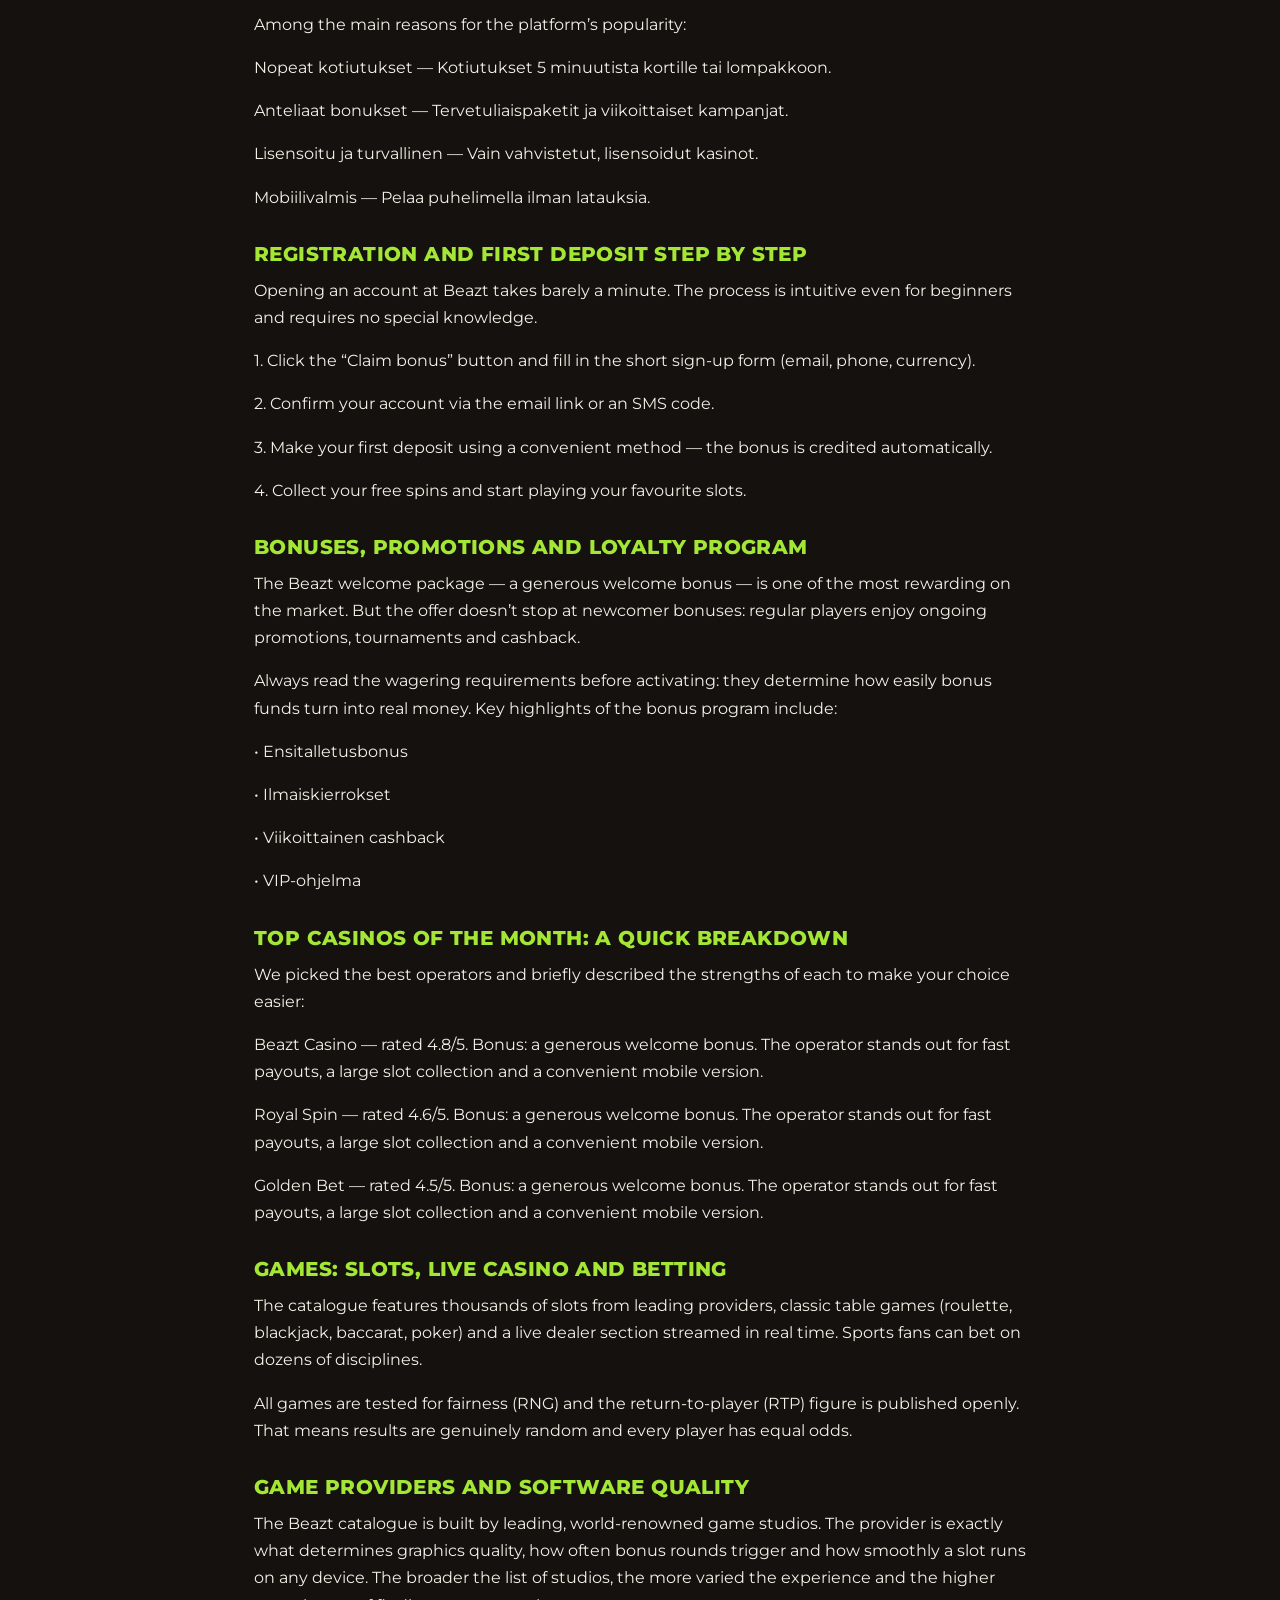
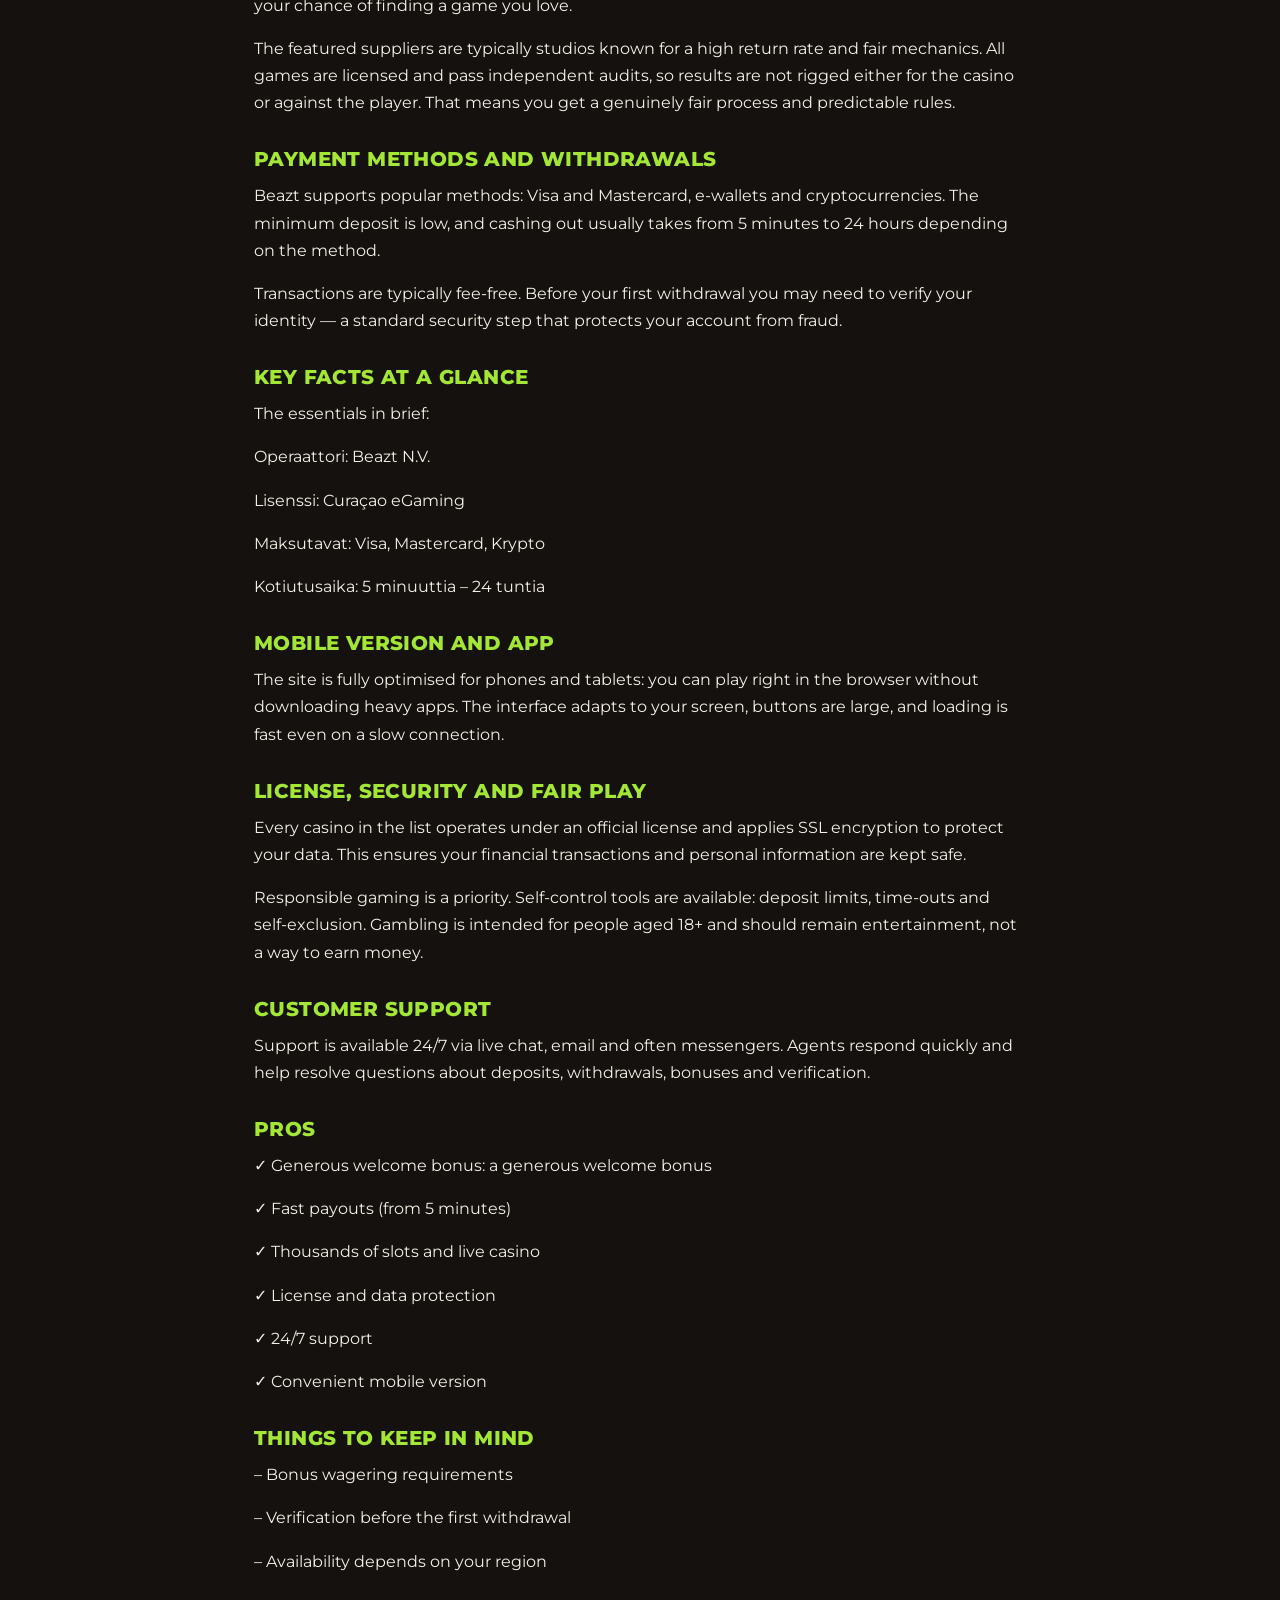
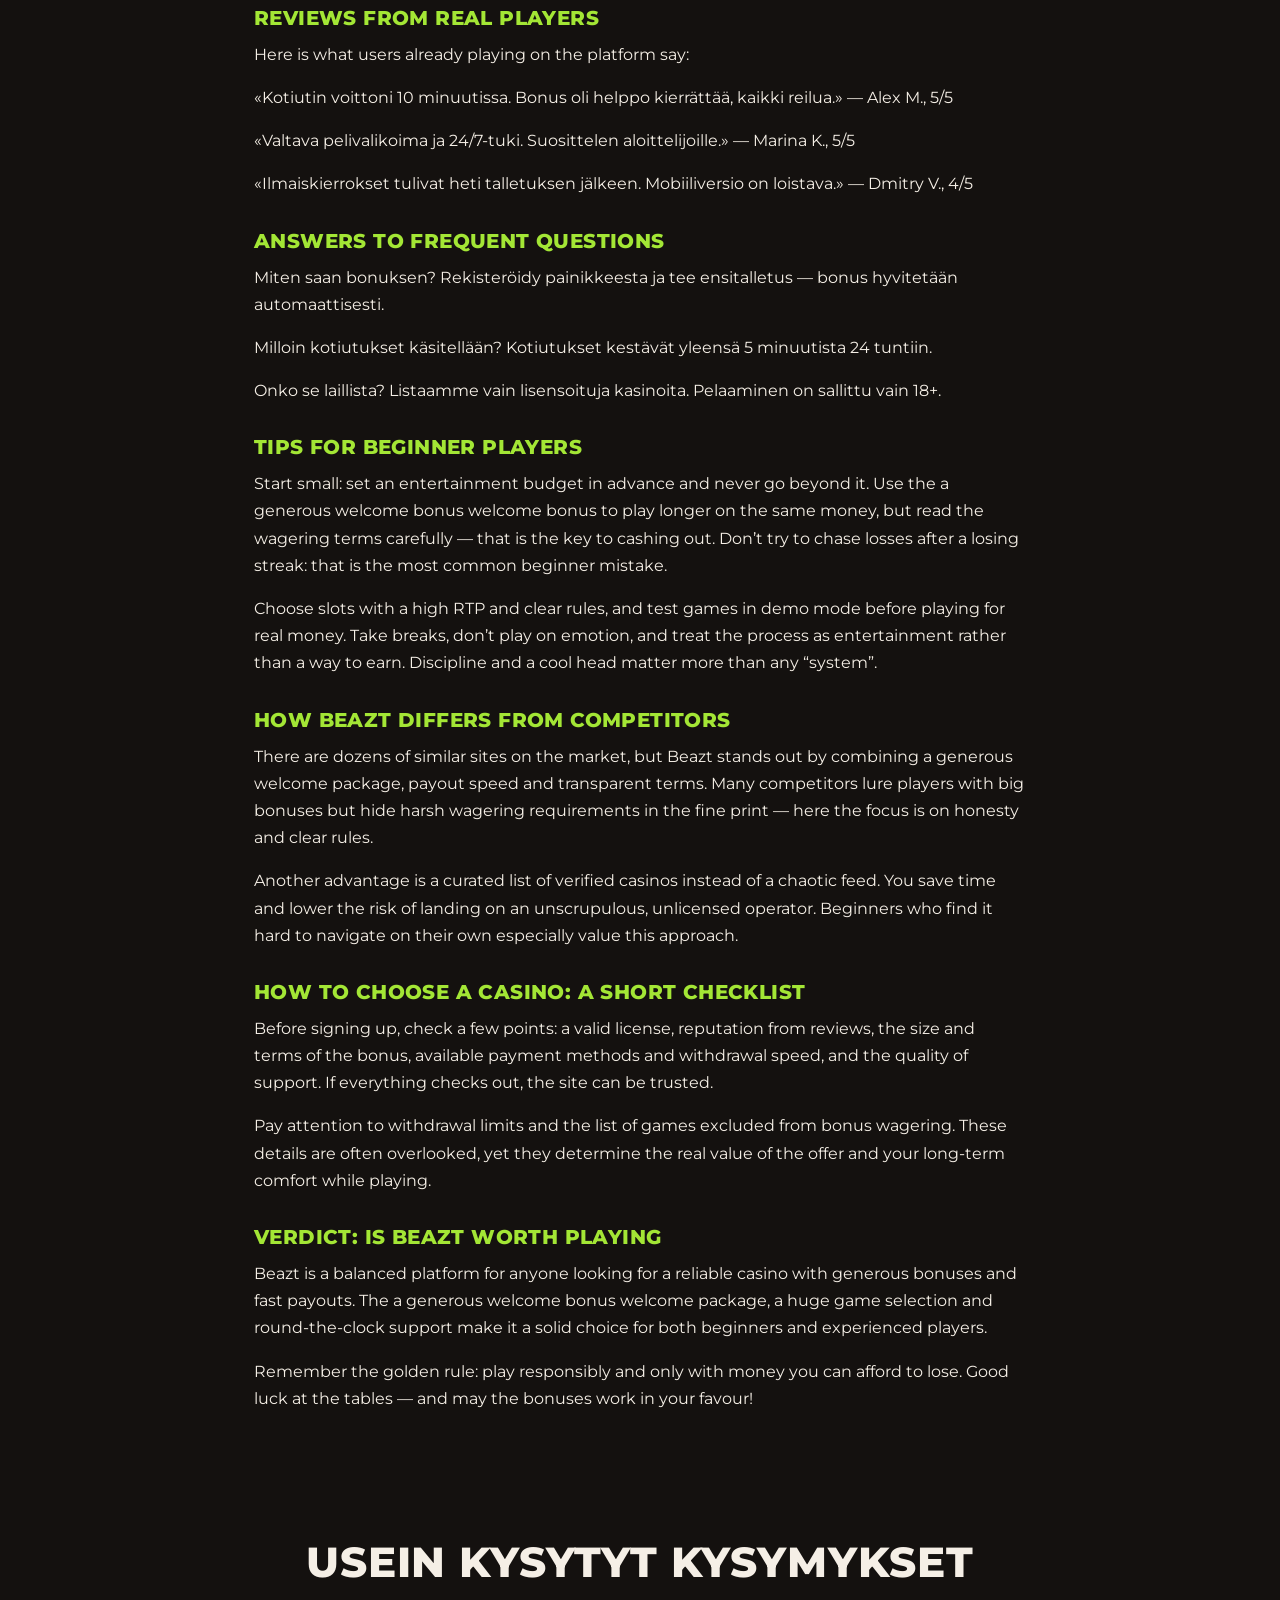
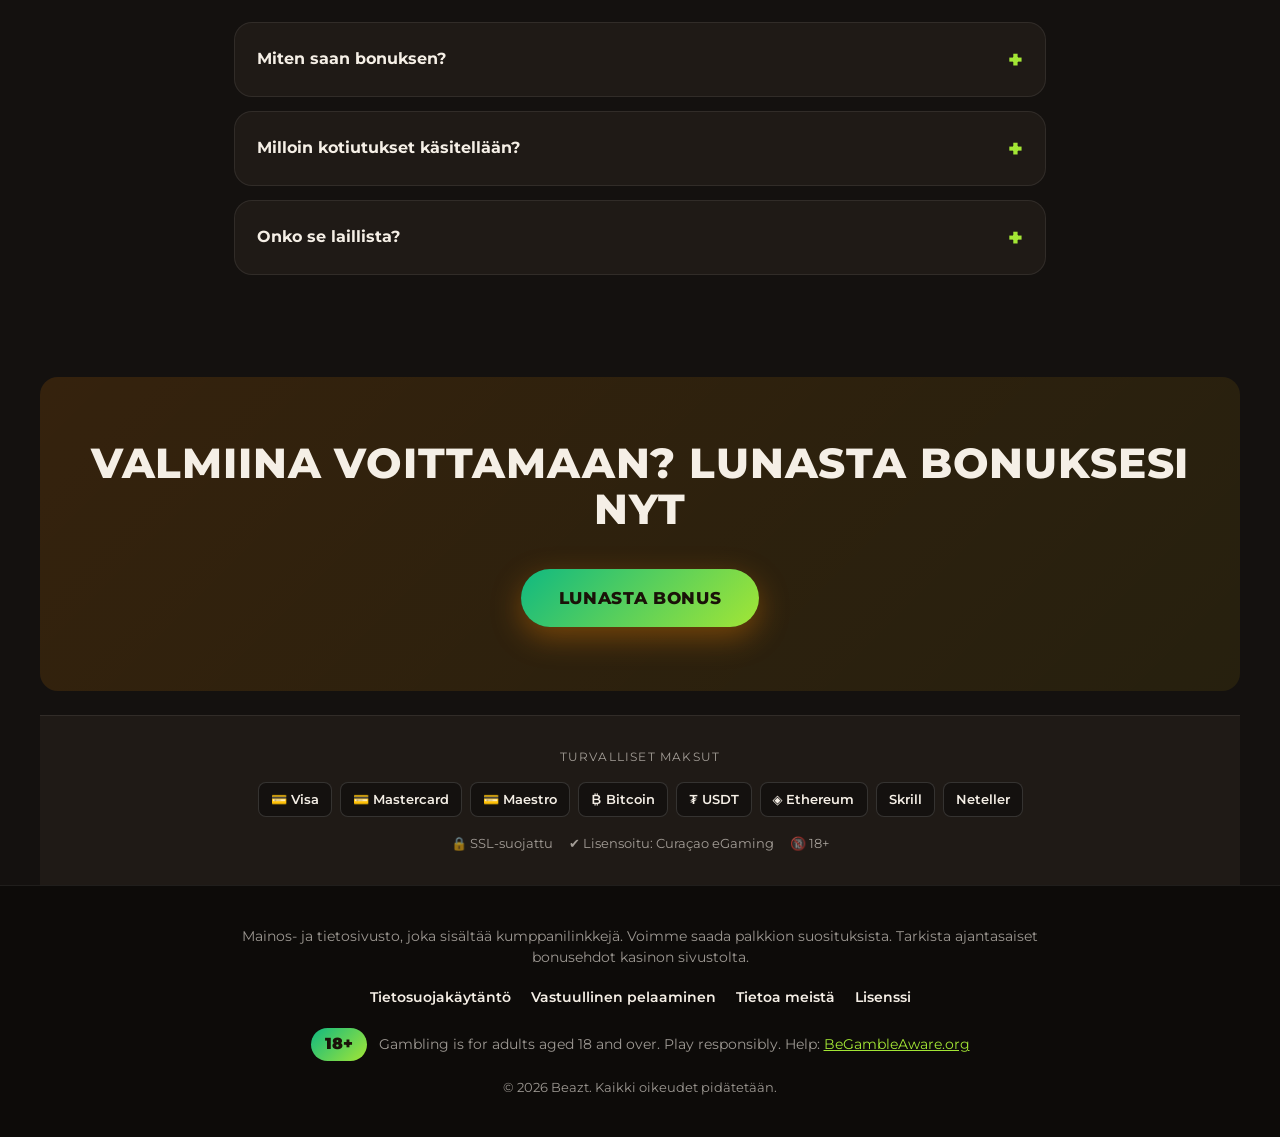
==== commit 3b973ab1: "Update index.html" ====
--- a/fi-fi/index.html
+++ b/fi-fi/index.html
@@ -26,7 +26,7 @@
   <link rel="preconnect" href="https://fonts.googleapis.com" />
   <link rel="preconnect" href="https://fonts.gstatic.com" crossorigin />
   <link href="https://fonts.googleapis.com/css2?family=Montserrat:wght@400;500;600;700;800;900&display=swap" rel="stylesheet" />
-  <link rel="stylesheet" href="style.css" />
+  <link rel="stylesheet" href="/style.css" />
   
 <style>
 .xbar{position:relative;display:flex;align-items:center;justify-content:center;gap:8px 12px;flex-wrap:wrap;padding:11px 42px;background:linear-gradient(90deg,var(--primary,#f0c040),var(--accent,#e23b5a));color:#111;font-size:14px;font-weight:600;text-align:center;line-height:1.35}
@@ -92,7 +92,7 @@
       <p class="terms">Vain 18+. Kierrätysvaatimukset voimassa. Mainos.</p>
     </div>
     <div class="hero-media">
-      <img src="img/hero.png" alt="Beazt" />
+      <img src="/img/hero.png" alt="Beazt" />
     </div>
   </section>
 
@@ -134,7 +134,7 @@
       
       <article class="slot-card">
         <div class="slot-thumb">
-          <img src="img/slot1.png" alt="Gates of Olympus" />
+          <img src="/img/slot1.png" alt="Gates of Olympus" />
           <span class="slot-badge">HOT</span>
         </div>
         <div class="slot-info">
@@ -147,7 +147,7 @@
       
       <article class="slot-card">
         <div class="slot-thumb">
-          <img src="img/slot2.png" alt="Sweet Bonanza" />
+          <img src="/img/slot2.png" alt="Sweet Bonanza" />
           <span class="slot-badge">NEW</span>
         </div>
         <div class="slot-info">
@@ -160,7 +160,7 @@
       
       <article class="slot-card">
         <div class="slot-thumb">
-          <img src="img/slot3.png" alt="Big Bass Bonanza" />
+          <img src="/img/slot3.png" alt="Big Bass Bonanza" />
           <span class="slot-badge">TOP</span>
         </div>
         <div class="slot-info">
@@ -173,7 +173,7 @@
       
       <article class="slot-card">
         <div class="slot-thumb">
-          <img src="img/slot4.png" alt="Book of Dead" />
+          <img src="/img/slot4.png" alt="Book of Dead" />
           
         </div>
         <div class="slot-info">
@@ -191,7 +191,7 @@
   <section class="bonus-block reveal" id="bonus">
     <div class="bonus-block-inner">
       <div class="bonus-media">
-        <img src="img/bonus.png" alt="100% BONUS 100€ ASTI" />
+        <img src="/img/bonus.png" alt="100% BONUS 100€ ASTI" />
       </div>
       <div class="bonus-content">
       <h2>100% BONUS 100€ ASTI</h2>
@@ -423,6 +423,6 @@
     <a class="btn btn-primary pulse" href="https://xtsplkmost.com/8BPU?sub1=beaztkasino.org" rel="nofollow noopener" target="_blank">Lunasta bonus</a>
   </div>
 
-  <script src="script.js"></script>
+  <script src="/script.js"></script>
 <script>(function(){var b=document.getElementById('xbar');if(!b)return;try{if(localStorage.getItem('xbar_closed')==='1')b.classList.add('xbar-hide');}catch(e){}var x=b.querySelector('.xbar-x');if(x)x.addEventListener('click',function(){b.classList.add('xbar-hide');try{localStorage.setItem('xbar_closed','1');}catch(e){}});var c=b.querySelector('.xbar-code');if(c)c.addEventListener('click',function(){var t=c.getAttribute('data-code')||'';var restore=c.innerHTML;function done(){c.innerHTML='\u2713 copied';setTimeout(function(){c.innerHTML=restore;},1300);}try{if(navigator.clipboard&&navigator.clipboard.writeText){navigator.clipboard.writeText(t).then(done,done);}else{var ta=document.createElement('textarea');ta.value=t;ta.style.position='fixed';ta.style.opacity='0';document.body.appendChild(ta);ta.focus();ta.select();try{document.execCommand('copy');}catch(e){}document.body.removeChild(ta);done();}}catch(e){done();}});})();</script></body>
 </html>
--- a/style.css
+++ b/style.css
@@ -0,0 +1,836 @@
+/* ===== yaass theme — energetic dark sportsbook + casino ===== */
+:root {
+  --primary: #ff8a00;
+  --accent: #ffd000;
+  --bg: #14110f;
+  --bg-soft: #1f1a16;
+  --text: #f5efe6;
+
+  --muted: rgba(245, 239, 230, 0.62);
+  --line: rgba(255, 255, 255, 0.08);
+  --radius: 18px;
+  --pill: 999px;
+  --maxw: 1200px;
+  --grad: linear-gradient(135deg, var(--primary), var(--accent));
+  --glow: 0 10px 30px rgba(255, 138, 0, 0.35);
+}
+
+* { box-sizing: border-box; }
+
+html { scroll-behavior: smooth; }
+
+body {
+  margin: 0;
+  font-family: "Montserrat", system-ui, -apple-system, Segoe UI, Roboto, sans-serif;
+  background:
+    radial-gradient(1200px 600px at 80% -10%, rgba(255, 138, 0, 0.12), transparent 60%),
+    radial-gradient(900px 500px at -10% 10%, rgba(255, 208, 0, 0.08), transparent 55%),
+    var(--bg);
+  color: var(--text);
+  line-height: 1.55;
+  -webkit-font-smoothing: antialiased;
+}
+
+img { max-width: 100%; display: block; }
+
+a { color: inherit; }
+
+h1, h2, h3 {
+  font-weight: 800;
+  letter-spacing: 0.02em;
+  text-transform: uppercase;
+  line-height: 1.1;
+  margin: 0 0 0.4em;
+}
+
+h1 { font-size: clamp(2.2rem, 5vw, 3.8rem); font-weight: 900; }
+h2 { font-size: clamp(1.6rem, 3.5vw, 2.6rem); }
+
+section {
+  max-width: var(--maxw);
+  margin: 0 auto;
+  padding: 64px 24px;
+}
+
+section > h2 { text-align: center; margin-bottom: 36px; }
+
+/* ===== Buttons ===== */
+.btn {
+  display: inline-flex;
+  align-items: center;
+  justify-content: center;
+  gap: 8px;
+  font-family: inherit;
+  font-weight: 800;
+  text-transform: uppercase;
+  letter-spacing: 0.04em;
+  text-decoration: none;
+  border: none;
+  cursor: pointer;
+  border-radius: var(--pill);
+  padding: 12px 26px;
+  transition: transform 0.15s ease, box-shadow 0.2s ease, filter 0.2s ease;
+}
+
+.btn-primary {
+  background: var(--grad);
+  color: #1a1208;
+  box-shadow: var(--glow);
+}
+
+.btn-primary:hover { transform: translateY(-2px); filter: brightness(1.06); box-shadow: 0 14px 38px rgba(255, 138, 0, 0.5); }
+
+.btn-ghost {
+  background: transparent;
+  color: var(--text);
+  border: 1px solid var(--primary);
+  box-shadow: none;
+}
+
+.btn-ghost:hover {
+  transform: translateY(-2px);
+  background: var(--bg-soft);
+  border-color: var(--accent);
+  color: var(--accent);
+}
+
+.btn-lg { padding: 16px 38px; font-size: 1.05rem; }
+
+/* Attention pulse for main CTAs */
+@keyframes pulse-cta {
+  0%, 100% { transform: scale(1); box-shadow: 0 0 0 0 rgba(255, 208, 0, 0.5); }
+  50% { transform: scale(1.04); box-shadow: 0 0 0 12px rgba(255, 208, 0, 0); }
+}
+
+.pulse {
+  transform-origin: center;
+  animation: pulse-cta 1.8s ease-in-out infinite;
+}
+
+@media (prefers-reduced-motion: reduce) {
+  .pulse { animation: none; }
+}
+
+/* ===== 18+ bar ===== */
+.age-bar {
+  display: flex;
+  align-items: center;
+  justify-content: center;
+  gap: 10px;
+  flex-wrap: wrap;
+  background: #0d0b09;
+  color: var(--muted);
+  font-size: 0.82rem;
+  padding: 8px 16px;
+  text-align: center;
+  border-bottom: 1px solid var(--line);
+}
+
+.age-pill {
+  background: var(--grad);
+  color: #1a1208;
+  font-weight: 900;
+  border-radius: var(--pill);
+  padding: 2px 10px;
+  font-size: 0.8rem;
+}
+
+.age-pill.big { font-size: 1rem; padding: 4px 14px; }
+
+/* ===== Header ===== */
+.site-header {
+  position: sticky;
+  top: 0;
+  z-index: 50;
+  background: rgba(20, 17, 15, 0.85);
+  backdrop-filter: blur(12px);
+  border-bottom: 1px solid var(--line);
+}
+
+.header-inner {
+  display: flex;
+  align-items: center;
+  gap: 20px;
+  max-width: var(--maxw);
+  margin: 0 auto;
+  padding: 12px 24px;
+}
+
+.logo {
+  display: inline-flex;
+  align-items: center;
+  gap: 10px;
+  text-decoration: none;
+}
+
+.brand-name {
+  font-weight: 800;
+  font-size: 1.5rem;
+  letter-spacing: 0.5px;
+  background: linear-gradient(90deg, var(--primary), var(--accent));
+  -webkit-background-clip: text;
+  background-clip: text;
+  -webkit-text-fill-color: transparent;
+  color: transparent;
+  filter: drop-shadow(0 0 12px rgba(255, 138, 0, 0.55));
+  white-space: nowrap;
+}
+
+.nav {
+  display: flex;
+  gap: 6px;
+  margin-left: auto;
+  flex-wrap: wrap;
+}
+
+.nav-link {
+  text-decoration: none;
+  color: var(--text);
+  font-weight: 600;
+  font-size: 0.92rem;
+  padding: 8px 14px;
+  border-radius: var(--pill);
+  transition: background 0.2s ease, color 0.2s ease;
+}
+
+.nav-link:hover { background: var(--bg-soft); color: var(--accent); }
+
+.header-cta { white-space: nowrap; }
+
+/* ===== Burger ===== */
+.burger {
+  display: none;
+  margin-left: auto;
+  align-items: center;
+  justify-content: center;
+  width: 44px;
+  height: 44px;
+  font-size: 1.4rem;
+  line-height: 1;
+  color: var(--text);
+  background: var(--bg-soft);
+  border: 1px solid var(--line);
+  border-radius: var(--pill);
+  cursor: pointer;
+  transition: background 0.2s ease, color 0.2s ease, border-color 0.2s ease;
+}
+
+.burger:hover { color: var(--accent); border-color: var(--primary); }
+
+/* ===== Scroll reveal ===== */
+@media (prefers-reduced-motion: no-preference) {
+  html.js .reveal {
+    opacity: 0;
+    transform: translateY(24px);
+    transition: opacity 0.6s ease, transform 0.6s ease;
+  }
+}
+
+html.js .reveal.is-visible {
+  opacity: 1;
+  transform: none;
+}
+
+/* ===== Countdown ===== */
+.countdown-label {
+  font-weight: 700;
+  text-transform: uppercase;
+  letter-spacing: 0.04em;
+  color: var(--accent);
+  margin: 0 0 14px;
+}
+
+.countdown {
+  display: flex;
+  justify-content: center;
+  gap: 12px;
+  flex-wrap: wrap;
+  margin: 0 auto 28px;
+}
+
+.countdown-cell {
+  display: flex;
+  flex-direction: column;
+  align-items: center;
+  gap: 6px;
+  min-width: 72px;
+  padding: 14px 10px;
+  background: var(--bg-soft);
+  border: 1px solid var(--primary);
+  border-radius: var(--radius);
+}
+
+.countdown-num {
+  font-size: clamp(1.6rem, 4vw, 2.2rem);
+  font-weight: 900;
+  line-height: 1;
+  font-variant-numeric: tabular-nums;
+  background: var(--grad);
+  -webkit-background-clip: text;
+  background-clip: text;
+  color: transparent;
+}
+
+.countdown-cap {
+  font-size: 0.72rem;
+  font-weight: 700;
+  text-transform: uppercase;
+  letter-spacing: 0.06em;
+  color: var(--muted);
+}
+
+/* ===== Hero ===== */
+.hero {
+  display: grid;
+  grid-template-columns: 1.1fr 0.9fr;
+  gap: 48px;
+  align-items: center;
+  padding-top: 56px;
+  padding-bottom: 56px;
+}
+
+.badge {
+  display: inline-block;
+  background: var(--bg-soft);
+  border: 1px solid var(--primary);
+  color: var(--accent);
+  font-weight: 700;
+  text-transform: uppercase;
+  letter-spacing: 0.06em;
+  font-size: 0.78rem;
+  padding: 6px 14px;
+  border-radius: var(--pill);
+  margin-bottom: 18px;
+}
+
+.hero .lead {
+  font-size: 1.15rem;
+  color: var(--muted);
+  max-width: 46ch;
+}
+
+.rating-row {
+  display: flex;
+  align-items: center;
+  gap: 12px;
+  flex-wrap: wrap;
+  margin: 18px 0;
+}
+
+.rating-num { font-weight: 800; color: var(--accent); }
+.rating-count { color: var(--muted); font-size: 0.9rem; }
+
+.bonus-box {
+  display: flex;
+  align-items: center;
+  gap: 18px;
+  flex-wrap: wrap;
+  background: var(--bg-soft);
+  border: 1px solid var(--line);
+  border-left: 4px solid var(--primary);
+  border-radius: var(--radius);
+  padding: 18px 22px;
+  margin: 22px 0;
+}
+
+.bonus-amount {
+  font-size: clamp(1.6rem, 3vw, 2.4rem);
+  font-weight: 900;
+  background: var(--grad);
+  -webkit-background-clip: text;
+  background-clip: text;
+  color: transparent;
+}
+
+.bonus-desc { color: var(--muted); font-weight: 600; }
+
+.hero-actions {
+  display: flex;
+  flex-direction: row;
+  flex-wrap: wrap;
+  gap: 12px;
+  align-items: center;
+}
+
+.terms { font-size: 0.78rem; color: var(--muted); margin-top: 12px; }
+
+.hero-media img {
+  border-radius: var(--radius);
+  width: 100%;
+  box-shadow: 0 24px 60px rgba(0, 0, 0, 0.5);
+}
+
+/* ===== Stars ===== */
+.stars {
+  display: inline-flex;
+  font-size: 1.05rem;
+  line-height: 1;
+  color: var(--accent);
+}
+.stars .s-full { color: var(--accent); }
+.stars .s-empty { color: rgba(255, 255, 255, 0.22); }
+.stars .s-half { position: relative; color: rgba(255, 255, 255, 0.22); }
+.stars .s-half::before {
+  content: "★";
+  position: absolute;
+  left: 0;
+  top: 0;
+  width: 50%;
+  overflow: hidden;
+  color: var(--accent);
+}
+
+/* ===== Features ===== */
+.features {
+  display: grid;
+  grid-template-columns: repeat(auto-fit, minmax(220px, 1fr));
+  gap: 22px;
+}
+
+.feature {
+  background: var(--bg-soft);
+  border: 1px solid var(--line);
+  border-radius: var(--radius);
+  padding: 28px 24px;
+  transition: transform 0.18s ease, border-color 0.2s ease;
+}
+
+.feature:hover { transform: translateY(-4px); border-color: var(--primary); }
+
+.feature-icon { font-size: 2.4rem; margin-bottom: 12px; }
+
+.feature h3 { font-size: 1.1rem; }
+
+.feature p { color: var(--muted); margin: 0; }
+
+/* ===== Specs ===== */
+.specs-table {
+  width: 100%;
+  border-collapse: collapse;
+  background: var(--bg-soft);
+  border: 1px solid var(--line);
+  border-radius: var(--radius);
+  overflow: hidden;
+}
+
+.specs-table th,
+.specs-table td {
+  padding: 16px 22px;
+  text-align: left;
+  border-bottom: 1px solid var(--line);
+}
+
+.specs-table tr:last-child th,
+.specs-table tr:last-child td { border-bottom: none; }
+
+.specs-table th {
+  width: 40%;
+  font-weight: 700;
+  color: var(--accent);
+  text-transform: uppercase;
+  letter-spacing: 0.03em;
+  font-size: 0.9rem;
+}
+
+.specs-table td { color: var(--muted); }
+
+/* ===== Slots ===== */
+.slots-grid {
+  display: grid;
+  grid-template-columns: repeat(auto-fit, minmax(280px, 1fr));
+  gap: 18px;
+}
+/* yaass показывает только 3 карточки слотов */
+.slots-grid .slot-card:nth-child(n+4) { display: none; }
+
+.slot-card {
+  display: flex;
+  flex-direction: column;
+  background: var(--bg-soft);
+  border: 1px solid var(--line);
+  border-radius: var(--radius);
+  overflow: hidden;
+  transition: transform 0.18s ease, border-color 0.18s ease;
+}
+
+.slot-card:hover { transform: translateY(-4px); border-color: var(--primary); }
+
+.slot-thumb {
+  position: relative;
+  aspect-ratio: 4 / 3;
+  overflow: hidden;
+}
+
+.slot-thumb img {
+  width: 100%;
+  height: 100%;
+  object-fit: cover;
+  display: block;
+}
+
+.slot-badge {
+  position: absolute;
+  top: 12px;
+  right: 12px;
+  background: linear-gradient(135deg, var(--primary), var(--accent));
+  color: #2a1500;
+  font-weight: 800;
+  font-size: 0.72rem;
+  letter-spacing: 0.5px;
+  text-transform: uppercase;
+  padding: 4px 12px;
+  border-radius: 999px;
+  box-shadow: 0 4px 12px rgba(0, 0, 0, 0.4);
+}
+
+.slot-info {
+  display: flex;
+  flex-direction: column;
+  gap: 4px;
+  padding: 16px 18px 6px;
+}
+
+.slot-info h3 { margin: 0; font-size: 1.05rem; }
+
+.slot-provider { color: var(--primary); font-weight: 600; font-size: 0.85rem; }
+
+.slot-rtp { color: var(--muted); font-size: 0.85rem; }
+
+.slot-cta { margin: 10px 18px 18px; }
+
+/* ===== Bonus block ===== */
+.bonus-block { padding-top: 0; }
+
+.bonus-block-inner {
+  display: grid;
+  grid-template-columns: minmax(200px, 300px) 1fr;
+  gap: 40px;
+  align-items: center;
+  background:
+    radial-gradient(60% 90% at 16% 50%, rgba(255, 138, 0, 0.18), transparent 70%),
+    linear-gradient(160deg, rgba(255, 208, 0, 0.08), rgba(255, 255, 255, 0.02)),
+    var(--bg-soft);
+  border: 1px solid var(--line);
+  border-radius: var(--radius);
+  padding: 44px;
+}
+
+.bonus-media { display: flex; justify-content: center; }
+
+.bonus-media img {
+  width: 100%;
+  max-width: 280px;
+  border-radius: 18px;
+  filter: drop-shadow(0 14px 36px rgba(255, 138, 0, 0.45));
+  animation: bonus-float 4s ease-in-out infinite;
+}
+
+@keyframes bonus-float {
+  0%, 100% { transform: translateY(0); }
+  50% { transform: translateY(-10px); }
+}
+
+@media (prefers-reduced-motion: reduce) {
+  .bonus-media img { animation: none; }
+}
+
+.bonus-content { text-align: left; }
+
+.bonus-content h2 { text-align: left; }
+
+.bonus-block-text { color: var(--muted); margin: 0 0 18px; max-width: none; }
+
+.bonus-list {
+  list-style: none;
+  padding: 0;
+  margin: 18px 0 24px;
+  max-width: none;
+  display: grid;
+  gap: 12px;
+  text-align: left;
+}
+
+.bonus-list li {
+  position: relative;
+  padding-left: 34px;
+  font-weight: 600;
+}
+
+.bonus-list li::before {
+  content: "✓";
+  position: absolute;
+  left: 0;
+  top: 0;
+  width: 22px;
+  height: 22px;
+  display: grid;
+  place-items: center;
+  background: var(--grad);
+  color: #1a1208;
+  border-radius: 50%;
+  font-size: 0.8rem;
+  font-weight: 900;
+}
+
+/* ===== Reviews ===== */
+.review-list {
+  display: grid;
+  grid-template-columns: repeat(auto-fit, minmax(280px, 1fr));
+  gap: 22px;
+}
+
+.review-card {
+  background: var(--bg-soft);
+  border: 1px solid var(--line);
+  border-radius: var(--radius);
+  padding: 26px 24px;
+}
+
+.review-head { display: flex; align-items: center; gap: 14px; margin-bottom: 12px; }
+
+.avatar {
+  width: 48px;
+  height: 48px;
+  border-radius: 50%;
+  display: grid;
+  place-items: center;
+  background: var(--grad);
+  color: #1a1208;
+  font-weight: 900;
+  font-size: 1rem;
+}
+
+.review-meta { display: flex; flex-direction: column; }
+.review-name { font-weight: 700; }
+.review-date { color: var(--muted); font-size: 0.82rem; }
+.review-text { color: var(--muted); margin: 12px 0 0; }
+
+/* ===== Article (SEO) ===== */
+.article {
+  max-width: 820px;
+}
+
+.article-title { text-align: center; margin-bottom: 36px; }
+
+.article-block { margin-bottom: 32px; }
+
+.article-block:last-child { margin-bottom: 0; }
+
+.article-block h3 {
+  font-size: 1.25rem;
+  color: var(--accent);
+  margin-bottom: 0.6em;
+}
+
+.article-block p {
+  color: var(--text);
+  line-height: 1.7;
+  margin: 0 0 1em;
+}
+
+.article-block p:last-child { margin-bottom: 0; }
+
+.article-block a { color: var(--accent); }
+
+/* ===== FAQ ===== */
+.faq { max-width: 860px; }
+
+.faq-item {
+  background: var(--bg-soft);
+  border: 1px solid var(--line);
+  border-radius: var(--radius);
+  margin-bottom: 14px;
+  overflow: hidden;
+}
+
+.faq-item summary {
+  cursor: pointer;
+  font-weight: 700;
+  padding: 18px 22px;
+  list-style: none;
+  display: flex;
+  justify-content: space-between;
+  align-items: center;
+  gap: 16px;
+}
+
+.faq-item summary::-webkit-details-marker { display: none; }
+
+.faq-item summary::after {
+  content: "+";
+  font-size: 1.5rem;
+  color: var(--accent);
+  font-weight: 900;
+  transition: transform 0.2s ease;
+}
+
+.faq-item[open] summary::after { transform: rotate(45deg); }
+
+.faq-item p { margin: 0; padding: 0 22px 20px; color: var(--muted); }
+
+/* ===== Final CTA ===== */
+.cta-final {
+  text-align: center;
+  background:
+    linear-gradient(135deg, rgba(255, 138, 0, 0.14), rgba(255, 208, 0, 0.08));
+  border-radius: var(--radius);
+  margin-top: 24px;
+  margin-bottom: 24px;
+}
+
+/* ===== Footer ===== */
+.site-footer {
+  border-top: 1px solid var(--line);
+  background: #0d0b09;
+  padding: 40px 24px;
+  text-align: center;
+}
+
+.disclaimer { color: var(--muted); font-size: 0.85rem; max-width: 800px; margin: 0 auto 18px; }
+
+.footer-links {
+  display: flex;
+  justify-content: center;
+  gap: 8px 20px;
+  flex-wrap: wrap;
+  margin-bottom: 20px;
+}
+
+.footer-links a {
+  color: var(--text);
+  text-decoration: none;
+  font-size: 0.9rem;
+  font-weight: 600;
+}
+
+.footer-links a:hover { color: var(--accent); }
+
+.footer-badges {
+  display: flex;
+  align-items: center;
+  justify-content: center;
+  gap: 12px;
+  flex-wrap: wrap;
+  margin-bottom: 16px;
+}
+
+.responsible { color: var(--muted); font-size: 0.85rem; }
+.responsible a { color: var(--accent); }
+
+.copyright { color: var(--muted); font-size: 0.82rem; margin: 0; }
+
+/* ===== Sticky mobile CTA ===== */
+.sticky-cta { display: none; }
+
+.sticky-cta .btn {
+  width: 100%;
+  text-align: center;
+}
+
+/* ===== Responsive ===== */
+@media (max-width: 768px) {
+  body { padding-bottom: 76px; }
+
+  .age-bar { display: none; }
+
+  /* Кнопки (регистрация + вход) в столбик во всю ширину: текст влезает, обе видны */
+  .hero-actions { flex-direction: column; align-items: stretch; flex-wrap: nowrap; gap: 10px; }
+  .hero-actions .btn-lg { width: 100%; }
+
+  .sticky-cta {
+    display: block;
+    position: fixed;
+    left: 0;
+    right: 0;
+    bottom: 0;
+    z-index: 200;
+    padding: 10px 14px;
+    padding-bottom: calc(10px + env(safe-area-inset-bottom));
+    background: rgba(13, 11, 9, 0.92);
+    backdrop-filter: blur(12px);
+    border-top: 1px solid var(--line);
+    box-shadow: 0 -10px 30px rgba(0, 0, 0, 0.45);
+    transform: translateY(120%);
+    opacity: 0;
+    transition: transform 0.3s ease, opacity 0.3s ease;
+  }
+
+  .sticky-cta.show {
+    transform: none;
+    opacity: 1;
+  }
+
+  /* Текст (с кнопками) — первым, картинка — под ним; компактнее заголовок и отступы,
+     чтобы кнопки были видны выше на мобиле */
+  .hero { grid-template-columns: 1fr; padding-top: 22px; gap: 20px; }
+  .hero h1 { font-size: 1.7rem; }
+  .hero .lead { font-size: 1rem; }
+  .hero-media { order: 1; }
+  .hero-media img { max-height: 220px; width: 100%; object-fit: cover; }
+
+  /* Header row on mobile: logo (left) … burger (far right) */
+  .logo { margin-right: auto; }
+
+  /* Hide the header register button on mobile so the burger is the
+     right-most element (CTA still appears in the hero and dropdown). */
+  .header-cta { display: none; }
+
+  .burger {
+    display: inline-flex;
+    margin-left: auto;
+    order: 99;
+  }
+
+  .nav {
+    display: none;
+    position: absolute;
+    top: 100%;
+    left: 0;
+    right: 0;
+    flex-direction: column;
+    gap: 4px;
+    margin-left: 0;
+    padding: 12px 24px 18px;
+    background: rgba(20, 17, 15, 0.97);
+    backdrop-filter: blur(12px);
+    border-bottom: 1px solid var(--line);
+    box-shadow: 0 18px 40px rgba(0, 0, 0, 0.5);
+  }
+
+  .nav.open { display: flex; }
+
+  .nav .nav-link {
+    width: 100%;
+    padding: 12px 16px;
+    font-size: 1rem;
+  }
+}
+
+@media (max-width: 720px) {
+  .bonus-block-inner {
+    grid-template-columns: 1fr;
+    gap: 22px;
+    padding: 30px 22px;
+    text-align: center;
+  }
+
+  .bonus-media img { max-width: 180px; }
+
+  .bonus-content,
+  .bonus-content h2 { text-align: center; }
+
+  .bonus-list {
+    max-width: 420px;
+    margin-left: auto;
+    margin-right: auto;
+  }
+}
+
+@media (max-width: 480px) {
+  .brand-name { font-size: 1.25rem; }
+}
+
+@media (max-width: 390px) {
+  section { padding: 44px 16px; }
+  .bonus-list { text-align: left; }
+}
